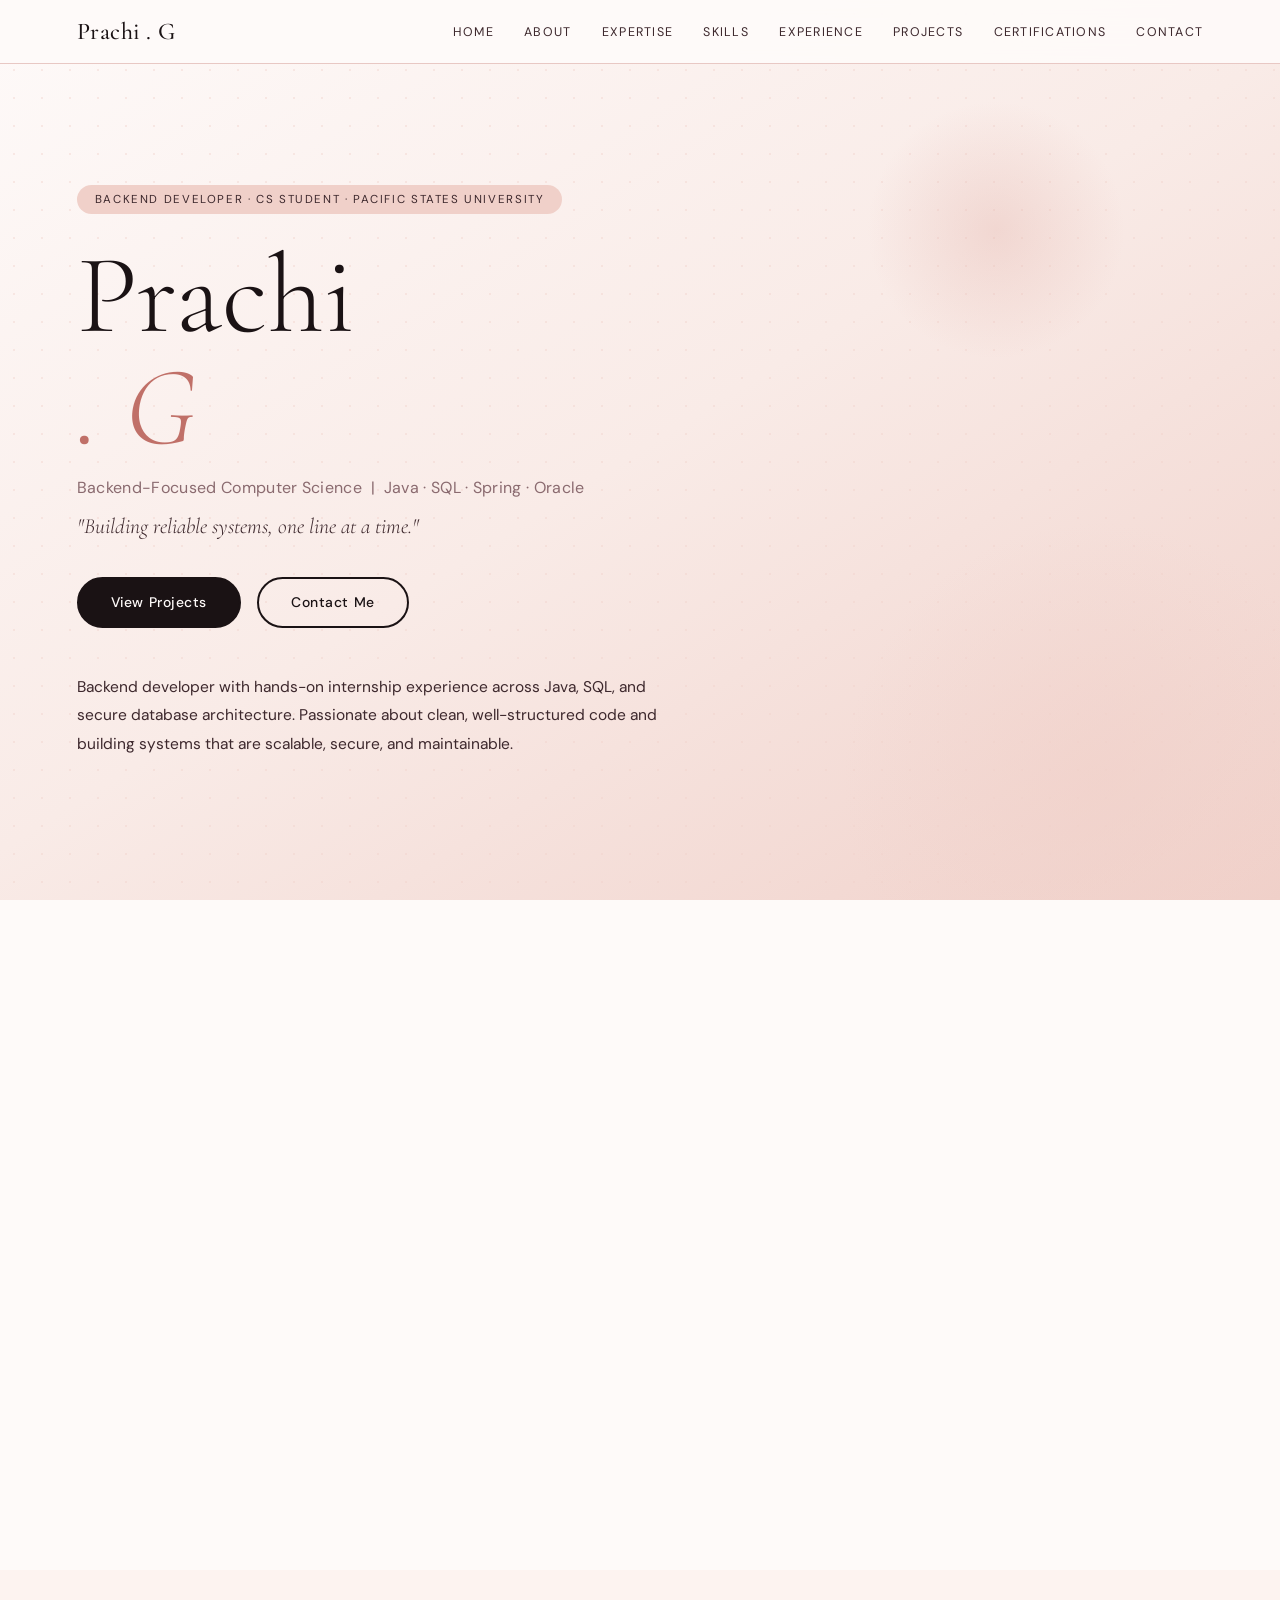
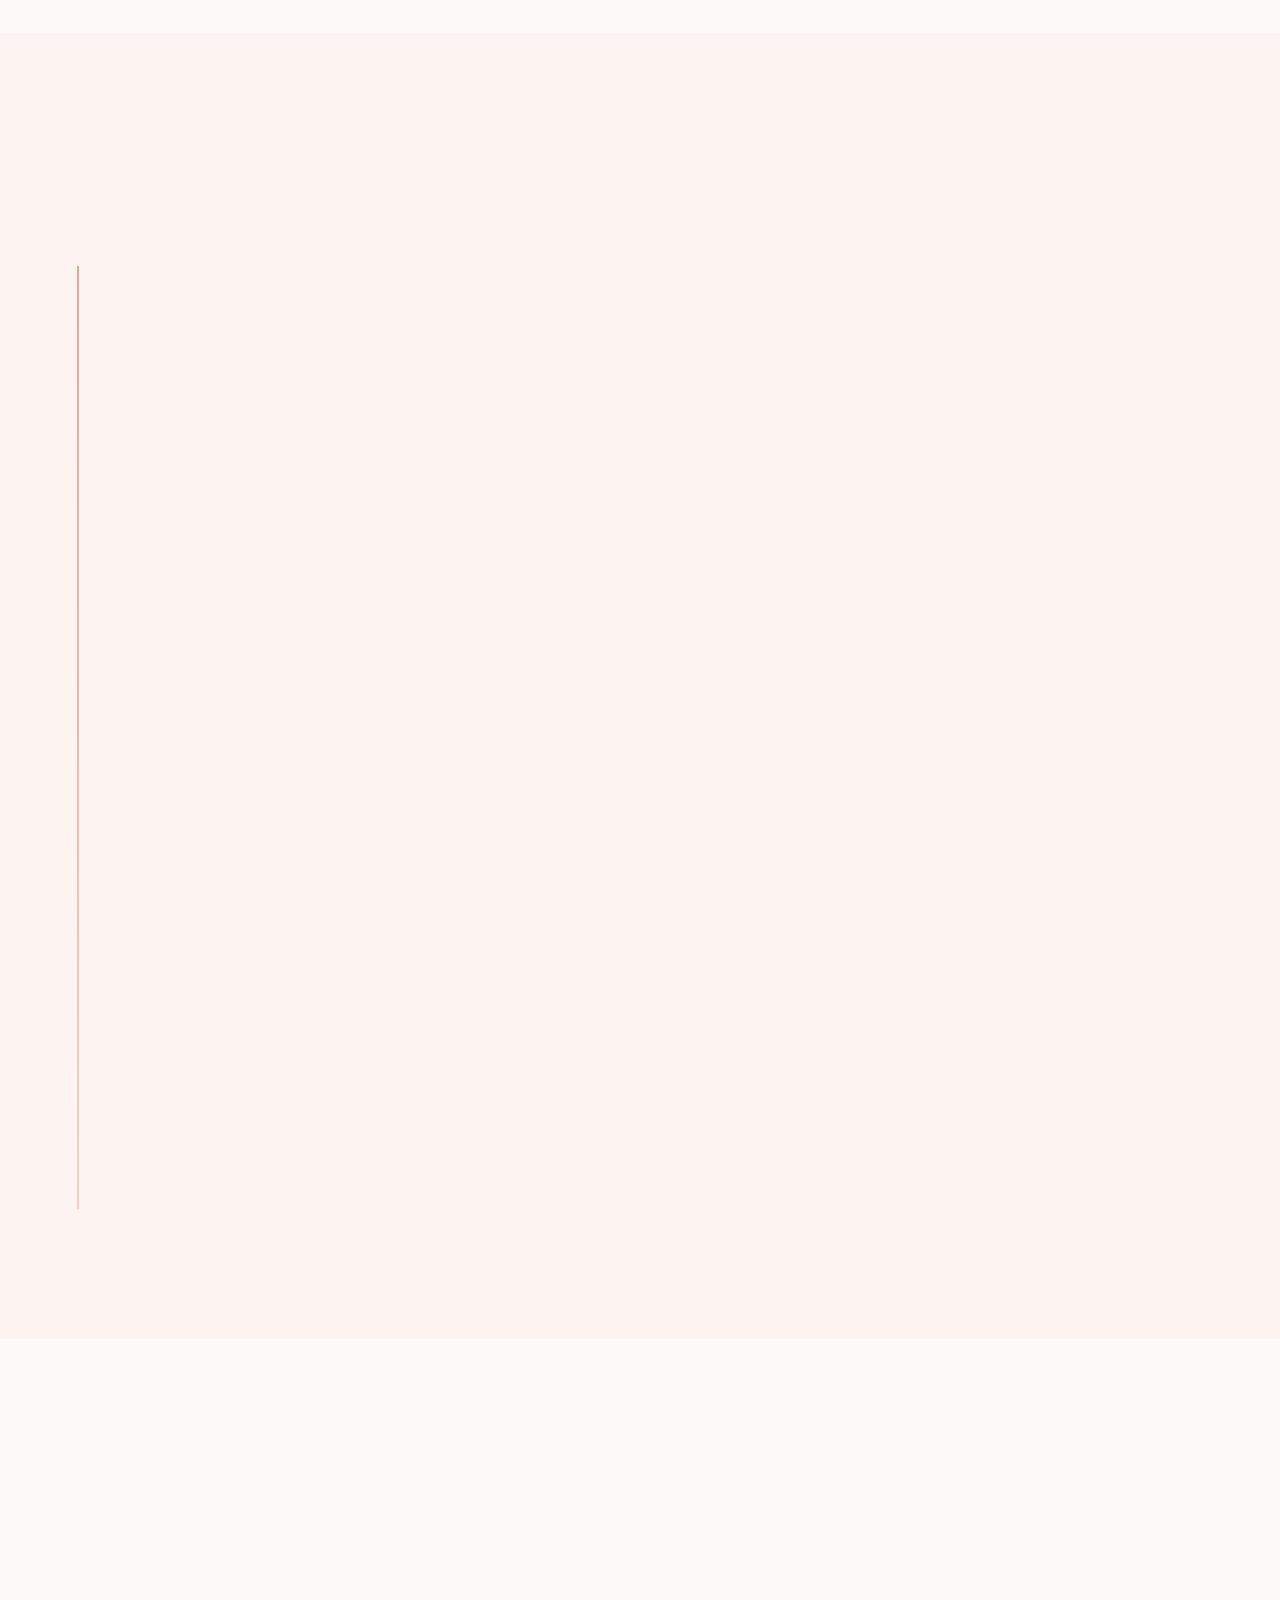
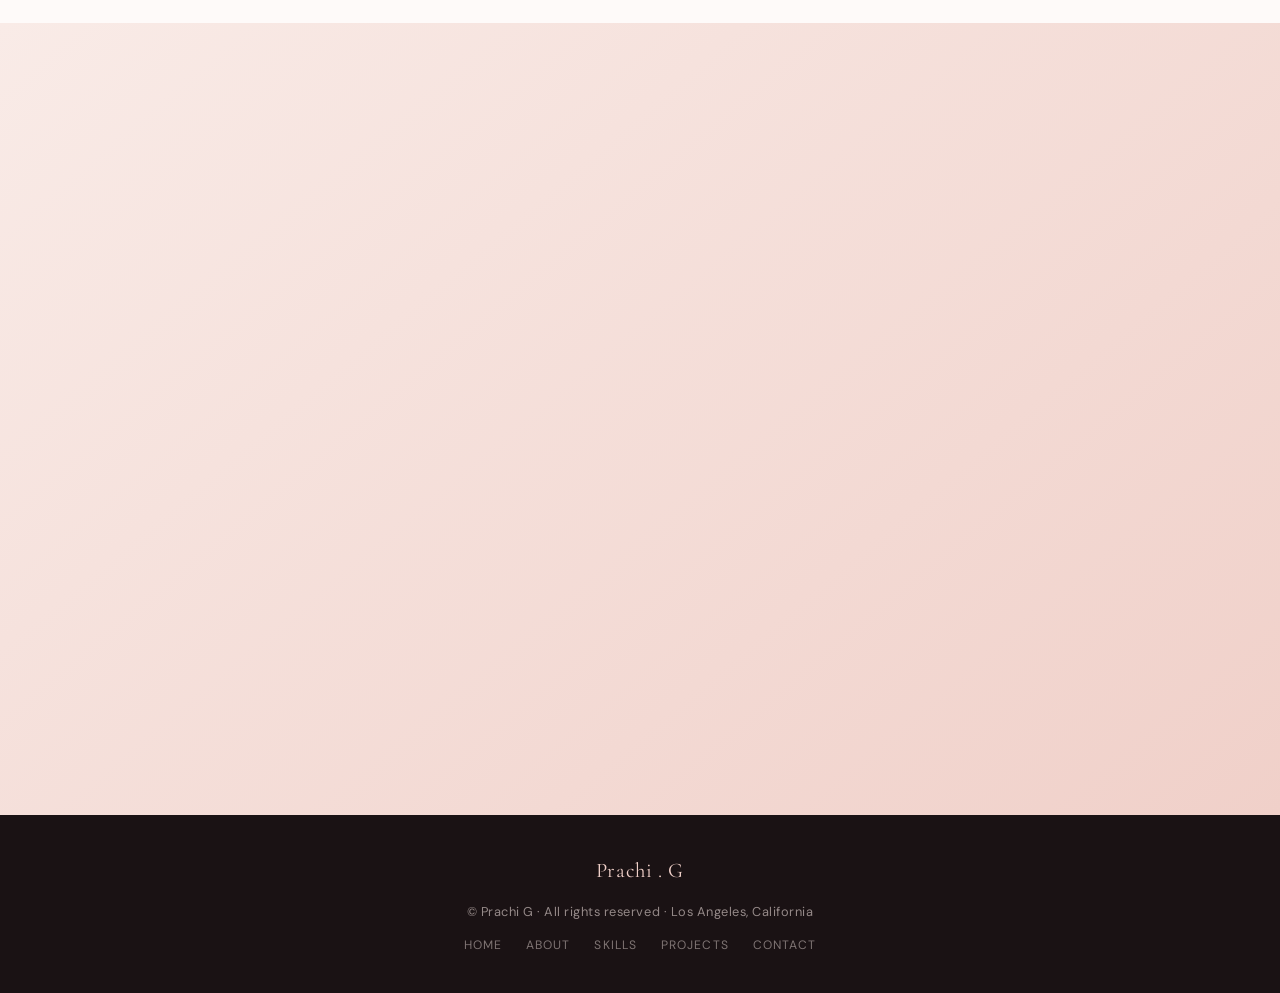
==== index.html @ 4be63cab "Add files via upload" ====
<!DOCTYPE html>
<html lang="en">
<head>
  <meta charset="UTF-8" />
  <meta name="viewport" content="width=device-width, initial-scale=1.0" />
  <meta name="description" content="Portfolio of Prachi G — Backend Developer & CS Student at Pacific States University, Los Angeles. Skilled in Java, SQL, Spring, Hibernate, and secure database architecture." />
  <meta name="keywords" content="Backend Developer, Java, SQL, Spring, Hibernate, Oracle, CS Student, Pacific States University, Los Angeles" />
  <meta name="author" content="Prachi G" />
  <meta property="og:title" content="Prachi . G — Backend Developer" />
  <meta property="og:description" content="Backend-focused CS student with expertise in Java, SQL, Spring, and secure database architecture." />
  <meta property="og:type" content="website" />
  <title>Prachi . G — Backend Developer</title>
  <link rel="preconnect" href="https://fonts.googleapis.com" />
  <link rel="preconnect" href="https://fonts.gstatic.com" crossorigin />
  <link href="https://fonts.googleapis.com/css2?family=Cormorant+Garamond:ital,wght@0,300;0,400;0,500;0,600;1,300;1,400;1,500&family=DM+Sans:opsz,wght@9..40,300;9..40,400;9..40,500&display=swap" rel="stylesheet" />
  <link rel="stylesheet" href="assets/css/style.css" />
</head>
<body>

  <!-- ═══════════════════════════════════════════
       NAVBAR
  ═══════════════════════════════════════════ -->
  <nav id="navbar">
    <a class="nav-brand" href="#home">Prachi . G</a>
    <ul class="nav-links" id="navLinks">
      <li><a href="#home">Home</a></li>
      <li><a href="#about">About</a></li>
      <li><a href="#expertise">Expertise</a></li>
      <li><a href="#skills">Skills</a></li>
      <li><a href="#experience">Experience</a></li>
      <li><a href="#projects">Projects</a></li>
      <li><a href="#certifications">Certifications</a></li>
      <li><a href="#contact">Contact</a></li>
    </ul>
    <button class="hamburger" id="hamburger" aria-label="Toggle menu" aria-expanded="false">
      <span></span><span></span><span></span>
    </button>
  </nav>

  <!-- ═══════════════════════════════════════════
       HERO
  ═══════════════════════════════════════════ -->
  <section id="home">
    <div class="hero-bg-dots"></div>
    <div class="hero-orb orb-1"></div>
    <div class="hero-orb orb-2"></div>
    <div class="hero-content">
      <span class="hero-tag">Backend Developer · CS Student · Pacific States University</span>
      <h1 class="hero-name">Prachi<br /><em>. G</em></h1>
      <p class="hero-role">Backend-Focused Computer Science &nbsp;|&nbsp; Java · SQL · Spring · Oracle</p>
      <p class="hero-quote">"Building reliable systems, one line at a time."</p>
      <div class="hero-cta">
        <a href="#projects" class="btn btn-dark">View Projects</a>
        <a href="#contact" class="btn btn-ghost">Contact Me</a>
      </div>
      <p class="hero-bio">
        Backend developer with hands-on internship experience across Java, SQL, and secure
        database architecture. Passionate about clean, well-structured code and building
        systems that are scalable, secure, and maintainable.
      </p>
    </div>
  </section>

  <!-- ═══════════════════════════════════════════
       ABOUT
  ═══════════════════════════════════════════ -->
  <section id="about">
    <div class="two-col-wrap">
      <div class="reveal">
        <span class="label-small">Who I Am</span>
        <h2 class="sec-title">About <em>Me</em></h2>
        <div class="rule"></div>
        <p class="body-text">I'm a backend-focused Computer Science student at Pacific States University in Los Angeles, with 2+ years completed toward my BBA in CS. My background spans Java development, SQL database design, and secure backend architecture.</p>
        <p class="body-text">Through internships at Unisoft Technologies and an academic internship with an NGO, I've built real-world experience with enterprise tools including Spring Security, Hibernate, Oracle 19c, and payment gateway integrations.</p>
        <p class="body-text">I'm drawn to problems that demand both precision and creativity — from designing ERD models to optimizing complex queries and building systems that are secure and maintainable.</p>
      </div>
      <div class="meta-cards reveal delay-1">
        <div class="meta-card">
          <div class="mc-label">Location</div>
          <div class="mc-val">Los Angeles, California</div>
        </div>
        <div class="meta-card">
          <div class="mc-label">University</div>
          <div class="mc-val">Pacific States University</div>
        </div>
        <div class="meta-card">
          <div class="mc-label">Email</div>
          <div class="mc-val">P26150@psu.edu</div>
        </div>
        <div class="meta-card">
          <div class="mc-label">Degree</div>
          <div class="mc-val">BBA in Computer Science</div>
        </div>
        <div class="meta-card">
          <div class="mc-label">Focus</div>
          <div class="mc-val">Backend Systems &amp; Secure Architecture</div>
        </div>
        <div class="meta-card">
          <div class="mc-label">Status</div>
          <div class="mc-val">Open to Opportunities</div>
        </div>
      </div>
    </div>
  </section>

  <!-- ═══════════════════════════════════════════
       EXPERTISE
  ═══════════════════════════════════════════ -->
  <section id="expertise" class="section-alt">
    <span class="label-small reveal">What I Do</span>
    <h2 class="sec-title reveal">Areas of <em>Expertise</em></h2>
    <div class="rule reveal"></div>
    <div class="expertise-grid">
      <div class="expertise-card reveal">
        <div class="exp-icon">🔐</div>
        <h3 class="exp-title">Secure Backend Architecture</h3>
        <p class="exp-desc">Building authentication systems, role-based access control, and payment gateway integrations using Spring Security and secure coding practices.</p>
      </div>
      <div class="expertise-card reveal delay-1">
        <div class="exp-icon">🗄️</div>
        <h3 class="exp-title">Database Design &amp; Engineering</h3>
        <p class="exp-desc">Designing ERD models, writing optimized SQL queries, stored procedures, and implementing DDL/DML/DCL/TCL operations with Oracle 19c.</p>
      </div>
      <div class="expertise-card reveal delay-2">
        <div class="exp-icon">☕</div>
        <h3 class="exp-title">Java Enterprise Development</h3>
        <p class="exp-desc">Developing robust backend components using Java SE, Spring Data JPA, Hibernate ORM, and following structured development cycles.</p>
      </div>
      <div class="expertise-card reveal delay-3">
        <div class="exp-icon">🔗</div>
        <h3 class="exp-title">API Architecture &amp; Integration</h3>
        <p class="exp-desc">Designing and implementing backend API logic, integrating third-party services, and ensuring data integrity across distributed systems.</p>
      </div>
      <div class="expertise-card reveal delay-1">
        <div class="exp-icon">📊</div>
        <h3 class="exp-title">Analytical Problem Solving</h3>
        <p class="exp-desc">Applying structured reasoning to debug systems, improve performance, and document complex technical workflows clearly and accurately.</p>
      </div>
      <div class="expertise-card reveal delay-2">
        <div class="exp-icon">📝</div>
        <h3 class="exp-title">Technical Documentation</h3>
        <p class="exp-desc">Writing clear technical documentation, maintaining structured reporting processes, and collaborating with stakeholders on database workflows.</p>
      </div>
    </div>
  </section>

  <!-- ═══════════════════════════════════════════
       SKILLS
  ═══════════════════════════════════════════ -->
  <section id="skills">
    <span class="label-small reveal">Technical Proficiency</span>
    <h2 class="sec-title reveal">Skills &amp; <em>Technologies</em></h2>
    <div class="rule reveal"></div>
    <div class="skills-wrap">
      <div class="skills-col">
        <h3 class="skills-group-title reveal">Languages &amp; Frameworks</h3>
        <div class="skill-row reveal">
          <div class="skill-top"><span>C / C++</span><span>96%</span></div>
          <div class="bar-track"><div class="bar-fill" data-w="96"></div></div>
        </div>
        <div class="skill-row reveal delay-1">
          <div class="skill-top"><span>SQL (Oracle 19c)</span><span>90%</span></div>
          <div class="bar-track"><div class="bar-fill" data-w="90"></div></div>
        </div>
        <div class="skill-row reveal delay-2">
          <div class="skill-top"><span>Spring / Spring Security</span><span>85%</span></div>
          <div class="bar-track"><div class="bar-fill" data-w="85"></div></div>
        </div>
        <div class="skill-row reveal delay-3">
          <div class="skill-top"><span>Java SE 8</span><span>80%</span></div>
          <div class="bar-track"><div class="bar-fill" data-w="80"></div></div>
        </div>
        <div class="skill-row reveal">
          <div class="skill-top"><span>Hibernate / JPA</span><span>83%</span></div>
          <div class="bar-track"><div class="bar-fill" data-w="83"></div></div>
        </div>
      </div>
      <div class="skills-col">
        <h3 class="skills-group-title reveal">Design &amp; Architecture</h3>
        <div class="skill-row reveal">
          <div class="skill-top"><span>ERD Modeling</span><span>88%</span></div>
          <div class="bar-track"><div class="bar-fill" data-w="88"></div></div>
        </div>
        <div class="skill-row reveal delay-1">
          <div class="skill-top"><span>API Architecture &amp; Logic</span><span>85%</span></div>
          <div class="bar-track"><div class="bar-fill" data-w="85"></div></div>
        </div>
        <div class="skill-row reveal delay-2">
          <div class="skill-top"><span>DDL / DML / DCL / TCL</span><span>88%</span></div>
          <div class="bar-track"><div class="bar-fill" data-w="88"></div></div>
        </div>
        <div class="skill-row reveal delay-3">
          <div class="skill-top"><span>Backend Architecture</span><span>82%</span></div>
          <div class="bar-track"><div class="bar-fill" data-w="82"></div></div>
        </div>
        <div class="skill-row reveal">
          <div class="skill-top"><span>Technical Documentation</span><span>85%</span></div>
          <div class="bar-track"><div class="bar-fill" data-w="85"></div></div>
        </div>
      </div>
    </div>
    <!-- Tech tags -->
    <div class="tech-tags reveal">
      <span class="tag">Java</span>
      <span class="tag">C++</span>
      <span class="tag">SQL</span>
      <span class="tag">Oracle 19c</span>
      <span class="tag">Spring Boot</span>
      <span class="tag">Spring Security</span>
      <span class="tag">Hibernate</span>
      <span class="tag">Spring Data JPA</span>
      <span class="tag">ERD</span>
      <span class="tag">Stored Procedures</span>
      <span class="tag">REST APIs</span>
      <span class="tag">Payment Gateway</span>
      <span class="tag">RBAC</span>
      <span class="tag">Git</span>
    </div>
  </section>

  <!-- ═══════════════════════════════════════════
       EXPERIENCE
  ═══════════════════════════════════════════ -->
  <section id="experience" class="section-alt">
    <span class="label-small reveal">Work History</span>
    <h2 class="sec-title reveal">Professional <em>Experience</em></h2>
    <div class="rule reveal"></div>
    <div class="timeline">

      <div class="tl-entry reveal">
        <div class="tl-dot"></div>
        <div class="tl-card">
          <div class="tl-header">
            <div>
              <div class="tl-when">Jan 2019 – Jul 2019</div>
              <div class="tl-title">Backend Developer Intern — Java</div>
              <div class="tl-co">Unisoft Technologies</div>
            </div>
            <span class="tl-badge">Java</span>
          </div>
          <ul class="tl-list">
            <li>Developed backend components for an e-commerce web application</li>
            <li>Implemented Spring Data JPA with Hibernate for database integration</li>
            <li>Applied Spring Security for authentication and role-based authorization</li>
            <li>Integrated secure payment gateway functionality</li>
            <li>Collaborated in structured development cycles and code reviews</li>
          </ul>
        </div>
      </div>

      <div class="tl-entry reveal delay-1">
        <div class="tl-dot"></div>
        <div class="tl-card">
          <div class="tl-header">
            <div>
              <div class="tl-when">Jul 2019 – Jan 2020</div>
              <div class="tl-title">Backend Developer Intern — SQL &amp; Database Systems</div>
              <div class="tl-co">Unisoft Technologies</div>
            </div>
            <span class="tl-badge">SQL</span>
          </div>
          <ul class="tl-list">
            <li>Designed and implemented ERD models using Oracle 19c</li>
            <li>Developed and optimized SQL queries and stored procedures</li>
            <li>Implemented DDL, DML, DCL, and TCL operations</li>
            <li>Built search and tracking features to improve system efficiency</li>
            <li>Ensured data accuracy and integrity across systems</li>
          </ul>
        </div>
      </div>

      <div class="tl-entry reveal delay-2">
        <div class="tl-dot"></div>
        <div class="tl-card">
          <div class="tl-header">
            <div>
              <div class="tl-when">Sep 2020 – Feb 2021</div>
              <div class="tl-title">Backend Developer — Academic Internship</div>
              <div class="tl-co">Jai Durga Bahu Uddeshiya Shikshan Sanstha (NGO)</div>
            </div>
            <span class="tl-badge">NGO</span>
          </div>
          <ul class="tl-list">
            <li>Managed and secured organizational database systems</li>
            <li>Implemented role-based data access controls</li>
            <li>Collaborated with stakeholders to improve database workflows</li>
            <li>Maintained documentation and structured reporting processes</li>
          </ul>
        </div>
      </div>

    </div>
  </section>

  <!-- ═══════════════════════════════════════════
       PROJECTS
  ═══════════════════════════════════════════ -->
  <section id="projects">
    <span class="label-small reveal">What I've Built</span>
    <h2 class="sec-title reveal">Featured <em>Projects</em></h2>
    <div class="rule reveal"></div>
    <div class="projects-grid">

      <div class="project-card reveal">
        <div class="proj-top">
          <div class="proj-icon">🛒</div>
          <span class="proj-status">Completed</span>
        </div>
        <h3 class="proj-title">E-Commerce Backend System</h3>
        <p class="proj-desc">Full-featured e-commerce backend with secure authentication, role-based authorization, product management, and integrated payment gateway processing.</p>
        <div class="proj-stack">
          <span>Java</span><span>Spring Boot</span><span>Hibernate</span><span>Spring Security</span><span>MySQL</span>
        </div>
        <a href="#" class="proj-link" aria-label="GitHub link placeholder">
          <svg width="16" height="16" viewBox="0 0 24 24" fill="currentColor"><path d="M12 0C5.37 0 0 5.37 0 12c0 5.31 3.435 9.795 8.205 11.385.6.105.825-.255.825-.57 0-.285-.015-1.23-.015-2.235-3.015.555-3.795-.735-4.035-1.41-.135-.345-.72-1.41-1.23-1.695-.42-.225-1.02-.78-.015-.795.945-.015 1.62.87 1.845 1.23 1.08 1.815 2.805 1.305 3.495.99.105-.78.42-1.305.765-1.605-2.67-.3-5.46-1.335-5.46-5.925 0-1.305.465-2.385 1.23-3.225-.12-.3-.54-1.53.12-3.18 0 0 1.005-.315 3.3 1.23.96-.27 1.98-.405 3-.405s2.04.135 3 .405c2.295-1.56 3.3-1.23 3.3-1.23.66 1.65.24 2.88.12 3.18.765.84 1.23 1.905 1.23 3.225 0 4.605-2.805 5.625-5.475 5.925.435.375.81 1.095.81 2.22 0 1.605-.015 2.895-.015 3.3 0 .315.225.69.825.57A12.02 12.02 0 0 0 24 12c0-6.63-5.37-12-12-12z"/></svg>
          View on GitHub
        </a>
      </div>

      <div class="project-card reveal delay-1">
        <div class="proj-top">
          <div class="proj-icon">📦</div>
          <span class="proj-status">Completed</span>
        </div>
        <h3 class="proj-title">Inventory &amp; Search Tracking System</h3>
        <p class="proj-desc">Database-driven inventory system with advanced search, tracking, and filtering features. Designed with optimized stored procedures and ERD modeling on Oracle 19c.</p>
        <div class="proj-stack">
          <span>Oracle 19c</span><span>SQL</span><span>ERD</span><span>Stored Procedures</span><span>DDL/DML</span>
        </div>
        <a href="#" class="proj-link" aria-label="GitHub link placeholder">
          <svg width="16" height="16" viewBox="0 0 24 24" fill="currentColor"><path d="M12 0C5.37 0 0 5.37 0 12c0 5.31 3.435 9.795 8.205 11.385.6.105.825-.255.825-.57 0-.285-.015-1.23-.015-2.235-3.015.555-3.795-.735-4.035-1.41-.135-.345-.72-1.41-1.23-1.695-.42-.225-1.02-.78-.015-.795.945-.015 1.62.87 1.845 1.23 1.08 1.815 2.805 1.305 3.495.99.105-.78.42-1.305.765-1.605-2.67-.3-5.46-1.335-5.46-5.925 0-1.305.465-2.385 1.23-3.225-.12-.3-.54-1.53.12-3.18 0 0 1.005-.315 3.3 1.23.96-.27 1.98-.405 3-.405s2.04.135 3 .405c2.295-1.56 3.3-1.23 3.3-1.23.66 1.65.24 2.88.12 3.18.765.84 1.23 1.905 1.23 3.225 0 4.605-2.805 5.625-5.475 5.925.435.375.81 1.095.81 2.22 0 1.605-.015 2.895-.015 3.3 0 .315.225.69.825.57A12.02 12.02 0 0 0 24 12c0-6.63-5.37-12-12-12z"/></svg>
          View on GitHub
        </a>
      </div>

      <div class="project-card reveal delay-2">
        <div class="proj-top">
          <div class="proj-icon">🏢</div>
          <span class="proj-status">NGO Project</span>
        </div>
        <h3 class="proj-title">NGO Database Management System</h3>
        <p class="proj-desc">Secure organizational database system with role-based access controls, stakeholder collaboration tools, and structured reporting processes for a non-profit organization.</p>
        <div class="proj-stack">
          <span>SQL</span><span>RBAC</span><span>Database Security</span><span>Documentation</span>
        </div>
        <a href="#" class="proj-link" aria-label="GitHub link placeholder">
          <svg width="16" height="16" viewBox="0 0 24 24" fill="currentColor"><path d="M12 0C5.37 0 0 5.37 0 12c0 5.31 3.435 9.795 8.205 11.385.6.105.825-.255.825-.57 0-.285-.015-1.23-.015-2.235-3.015.555-3.795-.735-4.035-1.41-.135-.345-.72-1.41-1.23-1.695-.42-.225-1.02-.78-.015-.795.945-.015 1.62.87 1.845 1.23 1.08 1.815 2.805 1.305 3.495.99.105-.78.42-1.305.765-1.605-2.67-.3-5.46-1.335-5.46-5.925 0-1.305.465-2.385 1.23-3.225-.12-.3-.54-1.53.12-3.18 0 0 1.005-.315 3.3 1.23.96-.27 1.98-.405 3-.405s2.04.135 3 .405c2.295-1.56 3.3-1.23 3.3-1.23.66 1.65.24 2.88.12 3.18.765.84 1.23 1.905 1.23 3.225 0 4.605-2.805 5.625-5.475 5.925.435.375.81 1.095.81 2.22 0 1.605-.015 2.895-.015 3.3 0 .315.225.69.825.57A12.02 12.02 0 0 0 24 12c0-6.63-5.37-12-12-12z"/></svg>
          View on GitHub
        </a>
      </div>

    </div>
  </section>

  <!-- ═══════════════════════════════════════════
       EDUCATION
  ═══════════════════════════════════════════ -->
  <section id="education" class="section-alt">
    <span class="label-small reveal">Academic Background</span>
    <h2 class="sec-title reveal">Education</h2>
    <div class="rule reveal"></div>
    <div class="edu-card reveal">
      <div class="edu-left">
        <div class="edu-icon">🎓</div>
      </div>
      <div class="edu-right">
        <div class="edu-deg">Bachelor of Business Administration in Computer Science</div>
        <div class="edu-school">Pacific States University &nbsp;·&nbsp; Los Angeles, California</div>
        <div class="edu-year">In Progress — 2+ years completed</div>
        <p class="edu-note">Originally enrolled in Engineering Computer Science, later transitioned to BBA in Computer Science. Strong coursework in backend systems, database design, object-oriented programming, and software development principles.</p>
        <div class="edu-tags">
          <span>Backend Systems</span>
          <span>Database Design</span>
          <span>OOP</span>
          <span>Software Engineering</span>
          <span>Data Structures</span>
        </div>
      </div>
    </div>
  </section>

  <!-- ═══════════════════════════════════════════
       CERTIFICATIONS
  ═══════════════════════════════════════════ -->
  <section id="certifications">
    <span class="label-small reveal">Credentials</span>
    <h2 class="sec-title reveal">Certifications</h2>
    <div class="rule reveal"></div>
    <div class="cert-row">
      <div class="cert-tile reveal">
        <div class="cert-icon-wrap">
          <div class="cert-icon">🏅</div>
        </div>
        <div class="cert-body">
          <div class="cert-name">C and C++ Training</div>
          <div class="cert-issuer">Unisoft Technologies</div>
          <div class="cert-year">2019</div>
        </div>
      </div>
      <div class="cert-tile reveal delay-1">
        <div class="cert-icon-wrap">
          <div class="cert-icon">☕</div>
        </div>
        <div class="cert-body">
          <div class="cert-name">Java SE 8 Programming (Core)</div>
          <div class="cert-issuer">Oracle</div>
          <div class="cert-year">2019</div>
        </div>
      </div>
      <div class="cert-tile reveal delay-2">
        <div class="cert-icon-wrap">
          <div class="cert-icon">🗄️</div>
        </div>
        <div class="cert-body">
          <div class="cert-name">Oracle Database: Introduction to SQL</div>
          <div class="cert-issuer">Oracle</div>
          <div class="cert-year">2020</div>
        </div>
      </div>
    </div>
  </section>

  <!-- ═══════════════════════════════════════════
       CONTACT
  ═══════════════════════════════════════════ -->
  <section id="contact" class="section-contact">
    <div class="contact-inner">
      <span class="label-small reveal">Let's Connect</span>
      <h2 class="sec-title reveal">Say <em>Hello</em></h2>
      <p class="contact-sub reveal">Open to internship opportunities, collaborations, and conversations about backend development.</p>

      <div class="contact-layout">
        <form class="contact-form reveal" id="contactForm" novalidate>
          <div class="form-row">
            <div class="form-group">
              <label for="formName">Name</label>
              <input type="text" id="formName" name="name" placeholder="Your full name" required />
            </div>
            <div class="form-group">
              <label for="formEmail">Email</label>
              <input type="email" id="formEmail" name="email" placeholder="your@email.com" required />
            </div>
          </div>
          <div class="form-group">
            <label for="formSubject">Subject</label>
            <input type="text" id="formSubject" name="subject" placeholder="What's this about?" />
          </div>
          <div class="form-group">
            <label for="formMessage">Message</label>
            <textarea id="formMessage" name="message" placeholder="Tell me about your opportunity or project…" required></textarea>
          </div>
          <button class="btn btn-dark" type="submit" id="submitBtn">Send Message</button>
          <p id="formFeedback" class="form-feedback" aria-live="polite"></p>
        </form>

        <div class="contact-info reveal delay-1">
          <h3 class="contact-info-title">Contact Details</h3>
          <div class="contact-item">
            <span class="contact-item-icon">✉️</span>
            <div>
              <div class="ci-label">Email</div>
              <div class="ci-val">P26150@psu.edu</div>
            </div>
          </div>
          <div class="contact-item">
            <span class="contact-item-icon">📍</span>
            <div>
              <div class="ci-label">Location</div>
              <div class="ci-val">Los Angeles, California</div>
            </div>
          </div>
          <div class="contact-item">
            <span class="contact-item-icon">🎓</span>
            <div>
              <div class="ci-label">University</div>
              <div class="ci-val">Pacific States University</div>
            </div>
          </div>
          <div class="contact-item">
            <span class="contact-item-icon">💼</span>
            <div>
              <div class="ci-label">Availability</div>
              <div class="ci-val">Open to opportunities</div>
            </div>
          </div>
        </div>
      </div>
    </div>
  </section>

  <!-- ═══════════════════════════════════════════
       FOOTER
  ═══════════════════════════════════════════ -->
  <footer>
    <div class="footer-inner">
      <span class="footer-brand">Prachi . G</span>
      <p class="footer-copy">© <span id="year"></span> Prachi G · All rights reserved · Los Angeles, California</p>
      <div class="footer-links">
        <a href="#home">Home</a>
        <a href="#about">About</a>
        <a href="#skills">Skills</a>
        <a href="#projects">Projects</a>
        <a href="#contact">Contact</a>
      </div>
    </div>
  </footer>

  <script src="assets/js/main.js"></script>
</body>
</html>
---- assets/css/style.css ----
/* ============================================================
   Prachi . G — Portfolio Stylesheet
   Theme : Dusty / Baby Pink + Black
   Fonts : Cormorant Garamond (headings) · DM Sans (body)
   ============================================================ */

/* ── VARIABLES ──────────────────────────────────────────────── */
:root {
  /* Palette */
  --pink-pale:    #fdf5f3;
  --pink-soft:    #f9ebe7;
  --pink-light:   #f0d0c9;
  --pink-mid:     #dfa89f;
  --pink-accent:  #c07068;
  --pink-deep:    #a05550;
  --ink:          #1a1214;
  --ink-light:    #3d282d;
  --ink-muted:    #8a6a6f;
  --white:        #fefaf9;
  --card:         #fdf3f0;
  --border:       #e8c8c4;
  --shadow-sm:    rgba(192,112,104,.10);
  --shadow-md:    rgba(192,112,104,.16);

  /* Typography */
  --font-display: 'Cormorant Garamond', Georgia, serif;
  --font-body:    'DM Sans', system-ui, sans-serif;

  /* Layout */
  --nav-h:        64px;
  --max-w:        1140px;
  --pad-x:        6%;

  /* Radii */
  --r-sm:  8px;
  --r-md:  14px;
  --r-lg:  20px;
  --r-xl:  28px;
  --r-pill: 999px;

  /* Transitions */
  --t:  0.22s ease;
  --t2: 0.35s ease;
}

/* ── RESET ──────────────────────────────────────────────────── */
*, *::before, *::after { box-sizing: border-box; margin: 0; padding: 0; }
html { scroll-behavior: smooth; -webkit-text-size-adjust: 100%; }
body {
  font-family: var(--font-body);
  background: var(--white);
  color: var(--ink);
  overflow-x: hidden;
  line-height: 1.65;
}
img { max-width: 100%; display: block; }
a { color: inherit; text-decoration: none; }
ul { list-style: none; }
button { font-family: var(--font-body); }

/* ── SCROLLBAR ──────────────────────────────────────────────── */
::-webkit-scrollbar { width: 6px; }
::-webkit-scrollbar-track { background: var(--pink-pale); }
::-webkit-scrollbar-thumb { background: var(--pink-mid); border-radius: var(--r-pill); }

/* ── NAVBAR ─────────────────────────────────────────────────── */
#navbar {
  position: fixed;
  top: 0; left: 0; right: 0;
  z-index: 600;
  height: var(--nav-h);
  padding: 0 var(--pad-x);
  background: rgba(254,250,249,.95);
  backdrop-filter: blur(18px);
  -webkit-backdrop-filter: blur(18px);
  border-bottom: 1px solid var(--border);
  display: flex;
  align-items: center;
  justify-content: space-between;
  transition: box-shadow var(--t);
}
#navbar.scrolled { box-shadow: 0 2px 24px var(--shadow-md); }

.nav-brand {
  font-family: var(--font-display);
  font-size: 1.5rem;
  font-weight: 500;
  letter-spacing: .02em;
  color: var(--ink);
}

.nav-links {
  display: flex;
  gap: 1.9rem;
  align-items: center;
}
.nav-links a {
  font-size: .78rem;
  font-weight: 400;
  text-transform: uppercase;
  letter-spacing: .1em;
  color: var(--ink-light);
  transition: color var(--t);
  position: relative;
  padding-bottom: 3px;
}
.nav-links a::after {
  content: '';
  position: absolute;
  bottom: 0; left: 0; right: 0;
  height: 1.5px;
  background: var(--pink-accent);
  transform: scaleX(0);
  transform-origin: left;
  transition: transform .28s ease;
}
.nav-links a:hover,
.nav-links a.active { color: var(--pink-accent); }
.nav-links a:hover::after,
.nav-links a.active::after { transform: scaleX(1); }

.hamburger {
  display: none;
  flex-direction: column;
  gap: 5px;
  background: none;
  border: none;
  cursor: pointer;
  padding: 4px;
}
.hamburger span {
  display: block;
  width: 24px; height: 2px;
  background: var(--ink);
  border-radius: 2px;
  transition: transform .3s, opacity .3s;
}
.hamburger.open span:nth-child(1) { transform: translateY(7px) rotate(45deg); }
.hamburger.open span:nth-child(2) { opacity: 0; }
.hamburger.open span:nth-child(3) { transform: translateY(-7px) rotate(-45deg); }

/* ── BUTTONS ────────────────────────────────────────────────── */
.btn {
  display: inline-block;
  padding: 12px 32px;
  border-radius: var(--r-pill);
  font-size: .87rem;
  font-weight: 500;
  letter-spacing: .04em;
  cursor: pointer;
  transition: background var(--t), border-color var(--t), color var(--t), transform var(--t), box-shadow var(--t);
  border: 2px solid transparent;
}
.btn:active { transform: scale(.97); }
.btn-dark { background: var(--ink); color: var(--white); border-color: var(--ink); }
.btn-dark:hover { background: var(--pink-accent); border-color: var(--pink-accent); box-shadow: 0 4px 16px var(--shadow-md); }
.btn-ghost { background: transparent; color: var(--ink); border-color: var(--ink); }
.btn-ghost:hover { background: var(--ink); color: var(--white); }

/* ── HERO ───────────────────────────────────────────────────── */
#home {
  min-height: 100vh;
  padding: calc(var(--nav-h) + 70px) var(--pad-x) 90px;
  display: flex;
  align-items: center;
  position: relative;
  overflow: hidden;
  background: linear-gradient(148deg, var(--white) 0%, var(--pink-soft) 50%, var(--pink-light) 100%);
}

/* Dot pattern overlay */
.hero-bg-dots {
  position: absolute; inset: 0;
  background-image: radial-gradient(var(--pink-light) 1px, transparent 1px);
  background-size: 28px 28px;
  opacity: .4;
  pointer-events: none;
}

.hero-orb {
  position: absolute;
  border-radius: 50%;
  pointer-events: none;
}
.orb-1 {
  width: 560px; height: 560px;
  bottom: -160px; right: -100px;
  background: radial-gradient(circle, var(--pink-light) 0%, transparent 65%);
  opacity: .55;
}
.orb-2 {
  width: 260px; height: 260px;
  top: 100px; right: 12%;
  background: radial-gradient(circle, var(--pink-mid) 0%, transparent 70%);
  opacity: .3;
}

.hero-content {
  max-width: 800px;
  position: relative;
  z-index: 1;
  animation: fadeUp .9s .08s both;
}

.hero-tag {
  display: inline-block;
  background: var(--pink-light);
  color: var(--ink-light);
  font-size: .72rem;
  letter-spacing: .14em;
  text-transform: uppercase;
  padding: 5px 18px;
  border-radius: var(--r-pill);
  margin-bottom: 1.6rem;
}

.hero-name {
  font-family: var(--font-display);
  font-size: clamp(3.6rem, 10vw, 7rem);
  font-weight: 300;
  line-height: 1.0;
  color: var(--ink);
  margin-bottom: .7rem;
}
.hero-name em {
  color: var(--pink-accent);
  font-style: italic;
}

.hero-role {
  font-size: 1rem;
  color: var(--ink-muted);
  letter-spacing: .02em;
  margin-bottom: .5rem;
}

.hero-quote {
  font-family: var(--font-display);
  font-size: 1.35rem;
  font-style: italic;
  font-weight: 300;
  color: var(--ink-light);
  margin-bottom: 2rem;
}

.hero-cta {
  display: flex;
  gap: 1rem;
  flex-wrap: wrap;
  margin-bottom: 2.8rem;
}

.hero-bio {
  font-size: .97rem;
  line-height: 1.85;
  color: var(--ink-light);
  max-width: 620px;
}

/* ── SECTION SHARED ─────────────────────────────────────────── */
section { padding: 92px var(--pad-x); }
.section-alt { background: var(--card); }

.label-small {
  display: block;
  font-size: .7rem;
  letter-spacing: .18em;
  text-transform: uppercase;
  color: var(--pink-accent);
  margin-bottom: .4rem;
}

.sec-title {
  font-family: var(--font-display);
  font-size: clamp(2rem, 5vw, 3rem);
  font-weight: 400;
  color: var(--ink);
  line-height: 1.15;
  margin-bottom: .7rem;
}
.sec-title em { font-style: italic; color: var(--pink-accent); }

.rule {
  width: 44px;
  height: 2px;
  background: var(--pink-mid);
  margin-bottom: 3rem;
}

.body-text {
  font-size: .96rem;
  line-height: 1.9;
  color: var(--ink-light);
  margin-bottom: 1.1rem;
}

/* ── ABOUT ──────────────────────────────────────────────────── */
.two-col-wrap {
  display: grid;
  grid-template-columns: 1.15fr 1fr;
  gap: 5rem;
  align-items: start;
  max-width: var(--max-w);
}

.meta-cards {
  display: grid;
  grid-template-columns: 1fr 1fr;
  gap: 1rem;
  margin-top: 4.8rem;
}
.meta-card {
  background: var(--white);
  border: 1px solid var(--border);
  border-radius: var(--r-md);
  padding: 1.1rem 1.3rem;
  transition: box-shadow var(--t), transform var(--t);
}
.meta-card:hover {
  box-shadow: 0 4px 20px var(--shadow-sm);
  transform: translateY(-2px);
}
.mc-label {
  font-size: .68rem;
  text-transform: uppercase;
  letter-spacing: .1em;
  color: var(--pink-accent);
  margin-bottom: .3rem;
}
.mc-val {
  font-size: .9rem;
  font-weight: 500;
  color: var(--ink);
}

/* ── EXPERTISE ──────────────────────────────────────────────── */
.expertise-grid {
  display: grid;
  grid-template-columns: repeat(auto-fit, minmax(280px, 1fr));
  gap: 1.4rem;
  max-width: var(--max-w);
}
.expertise-card {
  background: var(--white);
  border: 1px solid var(--border);
  border-radius: var(--r-lg);
  padding: 2rem 1.8rem;
  transition: transform var(--t), box-shadow var(--t);
}
.expertise-card:hover {
  transform: translateY(-5px);
  box-shadow: 0 12px 32px var(--shadow-md);
}
.exp-icon {
  font-size: 2rem;
  margin-bottom: 1rem;
}
.exp-title {
  font-family: var(--font-display);
  font-size: 1.2rem;
  font-weight: 500;
  color: var(--ink);
  margin-bottom: .6rem;
}
.exp-desc {
  font-size: .88rem;
  color: var(--ink-muted);
  line-height: 1.75;
}

/* ── SKILLS ─────────────────────────────────────────────────── */
.skills-wrap {
  display: grid;
  grid-template-columns: 1fr 1fr;
  gap: 2.5rem 5rem;
  max-width: var(--max-w);
  margin-bottom: 3rem;
}
.skills-group-title {
  font-family: var(--font-display);
  font-size: 1.1rem;
  font-weight: 500;
  color: var(--ink);
  margin-bottom: 1.4rem;
  padding-bottom: .6rem;
  border-bottom: 1px solid var(--border);
}
.skill-row { margin-bottom: 1rem; }
.skill-top {
  display: flex;
  justify-content: space-between;
  font-size: .87rem;
  font-weight: 500;
  color: var(--ink);
  margin-bottom: .45rem;
}
.bar-track {
  height: 5px;
  background: var(--pink-soft);
  border-radius: var(--r-pill);
  overflow: hidden;
}
.bar-fill {
  height: 100%;
  border-radius: var(--r-pill);
  background: linear-gradient(90deg, var(--pink-mid), var(--pink-accent));
  width: 0;
  transition: width 1.35s cubic-bezier(.4,0,.2,1);
}

/* Tech tags */
.tech-tags {
  display: flex;
  flex-wrap: wrap;
  gap: .55rem;
  max-width: var(--max-w);
}
.tag {
  background: var(--pink-soft);
  border: 1px solid var(--border);
  color: var(--ink-light);
  font-size: .8rem;
  font-weight: 400;
  letter-spacing: .03em;
  padding: 5px 14px;
  border-radius: var(--r-pill);
  transition: background var(--t), color var(--t);
}
.tag:hover {
  background: var(--pink-accent);
  color: var(--white);
  border-color: var(--pink-accent);
}

/* ── EXPERIENCE ─────────────────────────────────────────────── */
.timeline {
  max-width: 860px;
  padding-left: 2rem;
  position: relative;
}
.timeline::before {
  content: '';
  position: absolute;
  left: 0; top: 0; bottom: 0;
  width: 2px;
  background: linear-gradient(to bottom, var(--pink-mid), var(--pink-light));
}

.tl-entry {
  position: relative;
  margin-bottom: 2.4rem;
}
.tl-dot {
  position: absolute;
  left: -2.45rem; top: 1.1rem;
  width: 10px; height: 10px;
  border-radius: 50%;
  background: var(--pink-accent);
  border: 2px solid var(--white);
  box-shadow: 0 0 0 3px var(--pink-light);
  z-index: 1;
}

.tl-card {
  background: var(--white);
  border: 1px solid var(--border);
  border-radius: var(--r-lg);
  padding: 1.8rem 2rem;
  transition: box-shadow var(--t), transform var(--t);
}
.tl-card:hover {
  box-shadow: 0 8px 28px var(--shadow-md);
  transform: translateX(4px);
}
.tl-header {
  display: flex;
  align-items: flex-start;
  justify-content: space-between;
  gap: 1rem;
  margin-bottom: 1rem;
}
.tl-when {
  font-size: .75rem;
  text-transform: uppercase;
  letter-spacing: .1em;
  color: var(--pink-accent);
  margin-bottom: .3rem;
}
.tl-title {
  font-family: var(--font-display);
  font-size: 1.25rem;
  font-weight: 500;
  color: var(--ink);
}
.tl-co {
  font-size: .87rem;
  color: var(--ink-muted);
}
.tl-badge {
  display: inline-block;
  flex-shrink: 0;
  background: var(--pink-soft);
  border: 1px solid var(--border);
  color: var(--pink-deep);
  font-size: .74rem;
  font-weight: 500;
  letter-spacing: .06em;
  text-transform: uppercase;
  padding: 4px 12px;
  border-radius: var(--r-pill);
}
.tl-list li {
  font-size: .9rem;
  color: var(--ink-light);
  line-height: 1.75;
  padding-left: 1.2rem;
  position: relative;
  margin-bottom: .2rem;
}
.tl-list li::before {
  content: '–';
  position: absolute;
  left: 0;
  color: var(--pink-mid);
}

/* ── PROJECTS ───────────────────────────────────────────────── */
.projects-grid {
  display: grid;
  grid-template-columns: repeat(auto-fit, minmax(300px, 1fr));
  gap: 1.5rem;
  max-width: var(--max-w);
}
.project-card {
  background: var(--card);
  border: 1px solid var(--border);
  border-radius: var(--r-xl);
  padding: 2rem 1.8rem 1.6rem;
  display: flex;
  flex-direction: column;
  gap: 1rem;
  transition: transform var(--t2), box-shadow var(--t2);
}
.project-card:hover {
  transform: translateY(-6px);
  box-shadow: 0 16px 40px var(--shadow-md);
}
.proj-top {
  display: flex;
  align-items: center;
  justify-content: space-between;
}
.proj-icon { font-size: 2rem; }
.proj-status {
  font-size: .72rem;
  text-transform: uppercase;
  letter-spacing: .1em;
  color: var(--pink-deep);
  background: var(--pink-light);
  border-radius: var(--r-pill);
  padding: 4px 12px;
}
.proj-title {
  font-family: var(--font-display);
  font-size: 1.35rem;
  font-weight: 500;
  color: var(--ink);
}
.proj-desc {
  font-size: .88rem;
  color: var(--ink-muted);
  line-height: 1.75;
  flex: 1;
}
.proj-stack {
  display: flex;
  flex-wrap: wrap;
  gap: .4rem;
}
.proj-stack span {
  background: var(--white);
  border: 1px solid var(--border);
  color: var(--ink-light);
  font-size: .76rem;
  padding: 3px 11px;
  border-radius: var(--r-pill);
}
.proj-link {
  display: inline-flex;
  align-items: center;
  gap: .45rem;
  font-size: .83rem;
  font-weight: 500;
  color: var(--pink-accent);
  border: 1.5px solid var(--pink-light);
  border-radius: var(--r-pill);
  padding: 7px 16px;
  transition: background var(--t), color var(--t), border-color var(--t);
  align-self: flex-start;
}
.proj-link:hover {
  background: var(--pink-accent);
  color: var(--white);
  border-color: var(--pink-accent);
}

/* ── EDUCATION ──────────────────────────────────────────────── */
.edu-card {
  display: flex;
  gap: 2rem;
  align-items: flex-start;
  max-width: 800px;
  background: var(--white);
  border: 1px solid var(--border);
  border-radius: var(--r-xl);
  padding: 2.4rem 2.8rem;
}
.edu-icon { font-size: 2.5rem; flex-shrink: 0; margin-top: .2rem; }
.edu-deg {
  font-family: var(--font-display);
  font-size: 1.6rem;
  font-weight: 500;
  color: var(--ink);
  margin-bottom: .25rem;
}
.edu-school { font-size: 1rem; color: var(--pink-accent); margin-bottom: .3rem; }
.edu-year { font-size: .82rem; text-transform: uppercase; letter-spacing: .08em; color: var(--ink-muted); margin-bottom: .8rem; }
.edu-note { font-size: .9rem; color: var(--ink-light); line-height: 1.8; margin-bottom: 1rem; }
.edu-tags {
  display: flex;
  flex-wrap: wrap;
  gap: .4rem;
}
.edu-tags span {
  background: var(--pink-soft);
  border: 1px solid var(--border);
  color: var(--ink-light);
  font-size: .78rem;
  padding: 4px 13px;
  border-radius: var(--r-pill);
}

/* ── CERTIFICATIONS ─────────────────────────────────────────── */
.cert-row {
  display: grid;
  grid-template-columns: repeat(auto-fit, minmax(240px, 1fr));
  gap: 1.2rem;
  max-width: var(--max-w);
}
.cert-tile {
  display: flex;
  align-items: center;
  gap: 1.2rem;
  background: var(--white);
  border: 1px solid var(--border);
  border-radius: var(--r-lg);
  padding: 1.5rem 1.6rem;
  transition: transform var(--t), box-shadow var(--t);
}
.cert-tile:hover {
  transform: translateY(-4px);
  box-shadow: 0 10px 28px var(--shadow-md);
}
.cert-icon-wrap {
  flex-shrink: 0;
  width: 52px; height: 52px;
  background: var(--pink-soft);
  border-radius: var(--r-md);
  display: grid;
  place-items: center;
  font-size: 1.6rem;
}
.cert-name { font-size: .94rem; font-weight: 500; color: var(--ink); margin-bottom: .2rem; }
.cert-issuer { font-size: .82rem; color: var(--ink-muted); margin-bottom: .15rem; }
.cert-year { font-size: .76rem; color: var(--pink-accent); text-transform: uppercase; letter-spacing: .07em; }

/* ── CONTACT ────────────────────────────────────────────────── */
.section-contact {
  background: linear-gradient(140deg, var(--pink-soft) 0%, var(--pink-light) 100%);
}
.contact-inner { max-width: var(--max-w); }
.contact-sub {
  font-size: .96rem;
  color: var(--ink-light);
  margin-bottom: 2.6rem;
  max-width: 560px;
}
.contact-layout {
  display: grid;
  grid-template-columns: 1.4fr 1fr;
  gap: 4rem;
  align-items: start;
}
.contact-form {
  display: flex;
  flex-direction: column;
  gap: 1rem;
}
.form-row {
  display: grid;
  grid-template-columns: 1fr 1fr;
  gap: 1rem;
}
.form-group {
  display: flex;
  flex-direction: column;
  gap: .32rem;
}
.form-group label {
  font-size: .76rem;
  text-transform: uppercase;
  letter-spacing: .08em;
  color: var(--ink-light);
}
.form-group input,
.form-group textarea {
  width: 100%;
  background: rgba(255,255,255,.82);
  border: 1.5px solid var(--border);
  border-radius: var(--r-sm);
  padding: 12px 15px;
  font-family: var(--font-body);
  font-size: .91rem;
  color: var(--ink);
  outline: none;
  transition: border-color var(--t), background var(--t), box-shadow var(--t);
}
.form-group input:focus,
.form-group textarea:focus {
  border-color: var(--pink-accent);
  background: #fff;
  box-shadow: 0 0 0 3px rgba(192,112,104,.12);
}
.form-group textarea { resize: vertical; min-height: 130px; }
.form-feedback {
  font-size: .84rem;
  min-height: 1.2rem;
  color: var(--pink-deep);
}

/* Contact info panel */
.contact-info-title {
  font-family: var(--font-display);
  font-size: 1.3rem;
  font-weight: 500;
  color: var(--ink);
  margin-bottom: 1.6rem;
}
.contact-item {
  display: flex;
  align-items: flex-start;
  gap: 1rem;
  margin-bottom: 1.4rem;
}
.contact-item-icon {
  flex-shrink: 0;
  width: 42px; height: 42px;
  background: rgba(255,255,255,.8);
  border: 1px solid var(--border);
  border-radius: var(--r-md);
  display: grid;
  place-items: center;
  font-size: 1.1rem;
}
.ci-label {
  font-size: .72rem;
  text-transform: uppercase;
  letter-spacing: .09em;
  color: var(--pink-accent);
  margin-bottom: .15rem;
}
.ci-val {
  font-size: .92rem;
  font-weight: 500;
  color: var(--ink);
}

/* ── FOOTER ─────────────────────────────────────────────────── */
footer {
  background: var(--ink);
  padding: 2.4rem var(--pad-x);
}
.footer-inner {
  max-width: var(--max-w);
  margin: 0 auto;
  display: flex;
  flex-direction: column;
  align-items: center;
  gap: .8rem;
  text-align: center;
}
.footer-brand {
  font-family: var(--font-display);
  font-size: 1.3rem;
  font-weight: 400;
  color: var(--pink-light);
  letter-spacing: .03em;
}
.footer-copy {
  font-size: .8rem;
  color: rgba(249,235,231,.55);
  letter-spacing: .04em;
}
.footer-links {
  display: flex;
  gap: 1.5rem;
  flex-wrap: wrap;
  justify-content: center;
}
.footer-links a {
  font-size: .76rem;
  text-transform: uppercase;
  letter-spacing: .09em;
  color: rgba(249,235,231,.45);
  transition: color var(--t);
}
.footer-links a:hover { color: var(--pink-mid); }

/* ── ANIMATIONS ─────────────────────────────────────────────── */
@keyframes fadeUp {
  from { opacity: 0; transform: translateY(30px); }
  to   { opacity: 1; transform: none; }
}

.reveal {
  opacity: 0;
  transform: translateY(24px);
  transition: opacity .72s ease, transform .72s ease;
}
.reveal.in {
  opacity: 1;
  transform: none;
}
.delay-1 { transition-delay: .12s; }
.delay-2 { transition-delay: .24s; }
.delay-3 { transition-delay: .36s; }

/* ── RESPONSIVE ─────────────────────────────────────────────── */
@media (max-width: 1000px) {
  .two-col-wrap     { gap: 3rem; }
  .skills-wrap      { gap: 2rem 3.5rem; }
  .contact-layout   { gap: 2.5rem; }
}

@media (max-width: 820px) {
  /* Mobile nav */
  .nav-links {
    display: none;
    flex-direction: column;
    position: absolute;
    top: var(--nav-h);
    left: 0; right: 0;
    background: var(--white);
    padding: 1.5rem var(--pad-x);
    border-bottom: 1px solid var(--border);
    gap: 1.1rem;
    box-shadow: 0 8px 24px var(--shadow-md);
  }
  .nav-links.open   { display: flex; }
  .hamburger        { display: flex; }

  section           { padding: 72px var(--pad-x); }
  .two-col-wrap     { grid-template-columns: 1fr; gap: 2rem; }
  .meta-cards       { margin-top: 0; }
  .skills-wrap      { grid-template-columns: 1fr; gap: 1.5rem; }
  .contact-layout   { grid-template-columns: 1fr; gap: 2rem; }
  .form-row         { grid-template-columns: 1fr; }
  .edu-card         { flex-direction: column; gap: 1rem; padding: 1.8rem 1.6rem; }
  .tl-card          { padding: 1.4rem 1.5rem; }

  .hero-name { font-size: clamp(3rem, 13vw, 5.5rem); }
}

@media (max-width: 540px) {
  .meta-cards       { grid-template-columns: 1fr; }
  .hero-cta         { flex-direction: column; align-items: flex-start; }
  .expertise-grid   { grid-template-columns: 1fr; }
  .projects-grid    { grid-template-columns: 1fr; }
  .cert-row         { grid-template-columns: 1fr; }
  .tl-header        { flex-direction: column; gap: .5rem; }
}
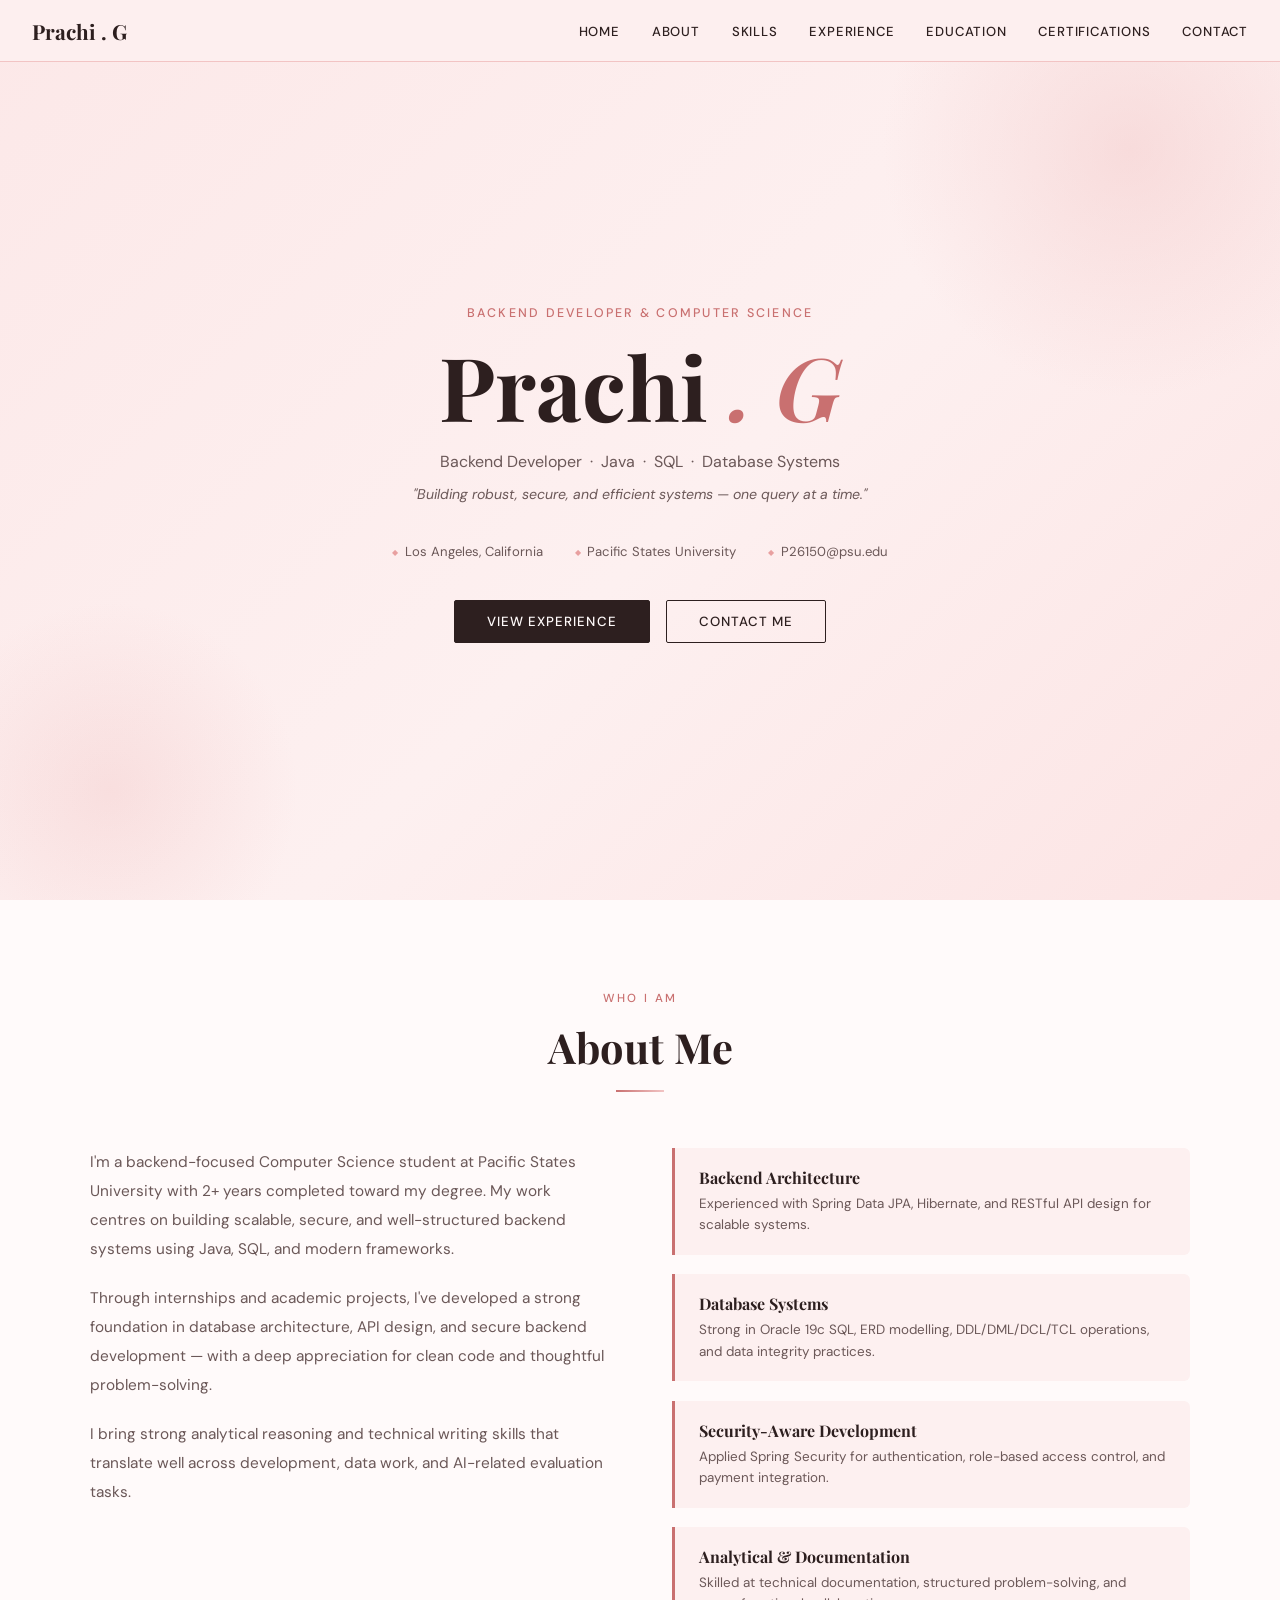
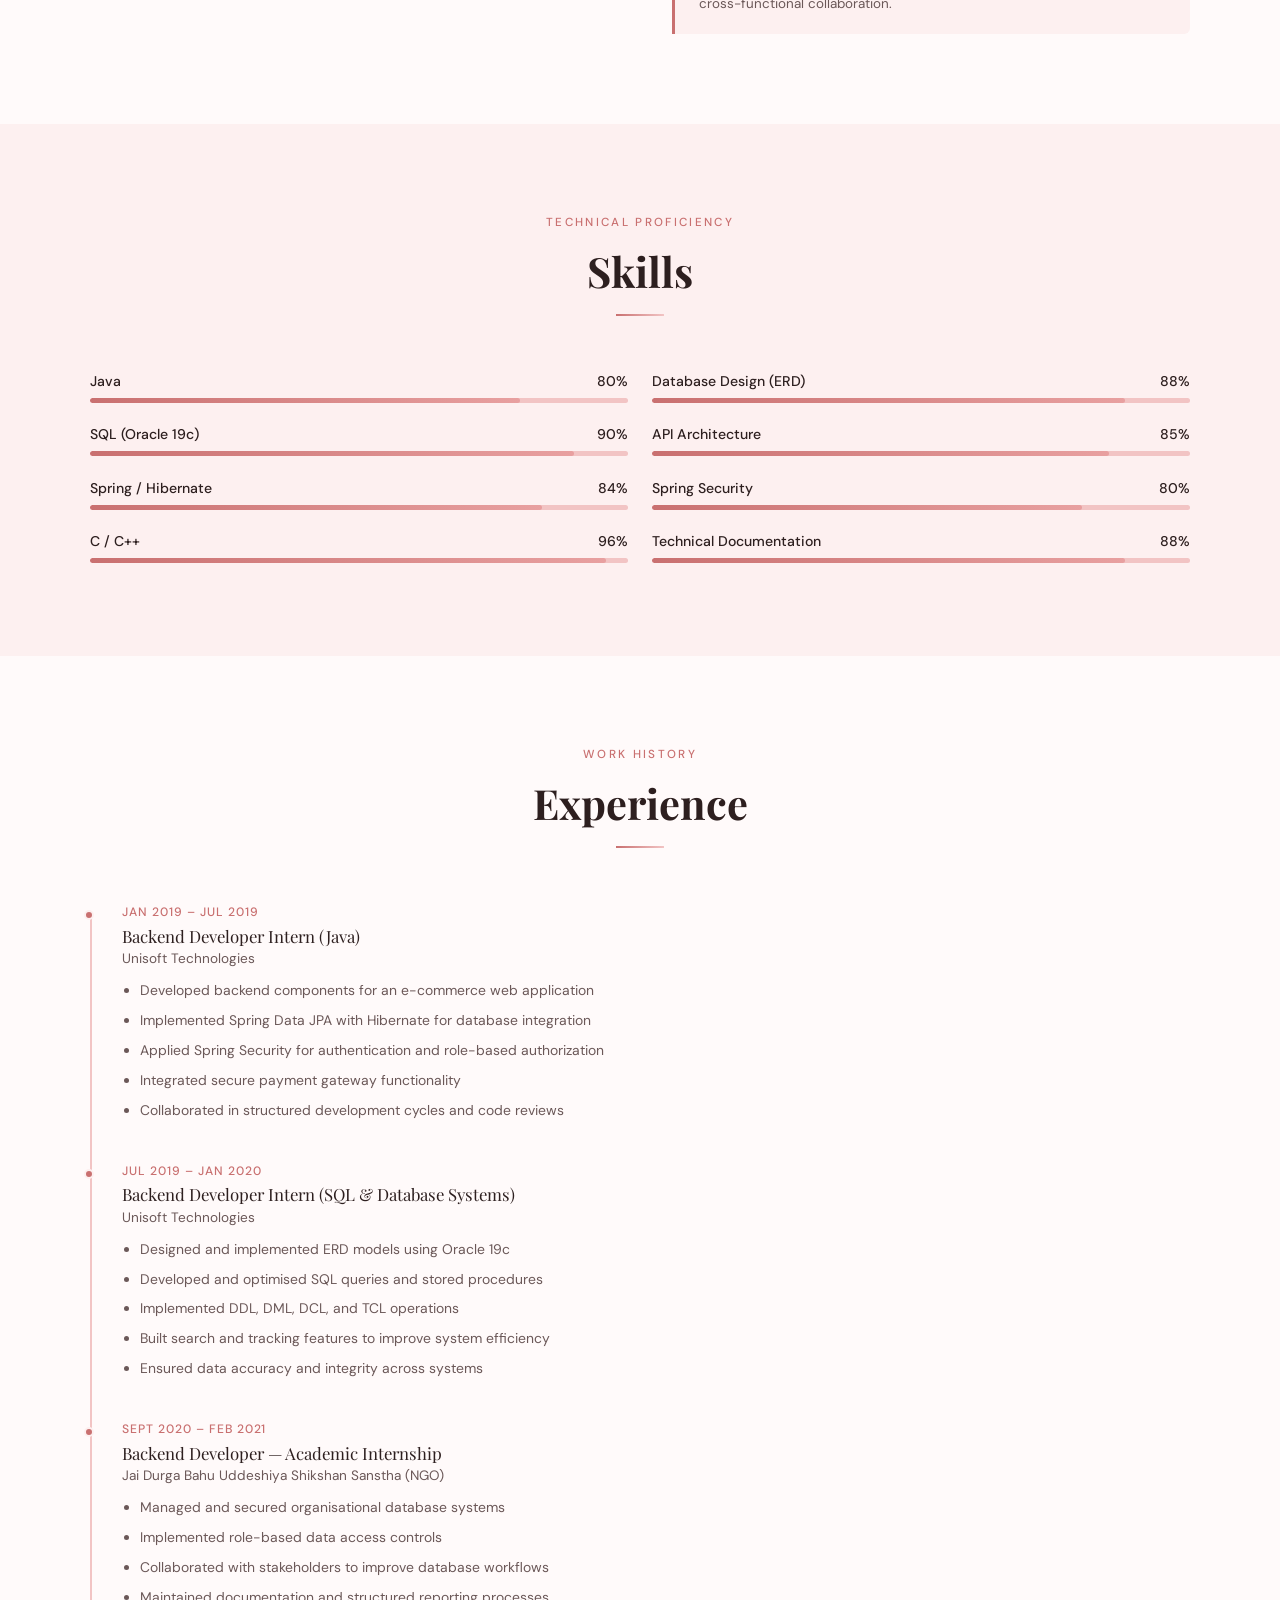
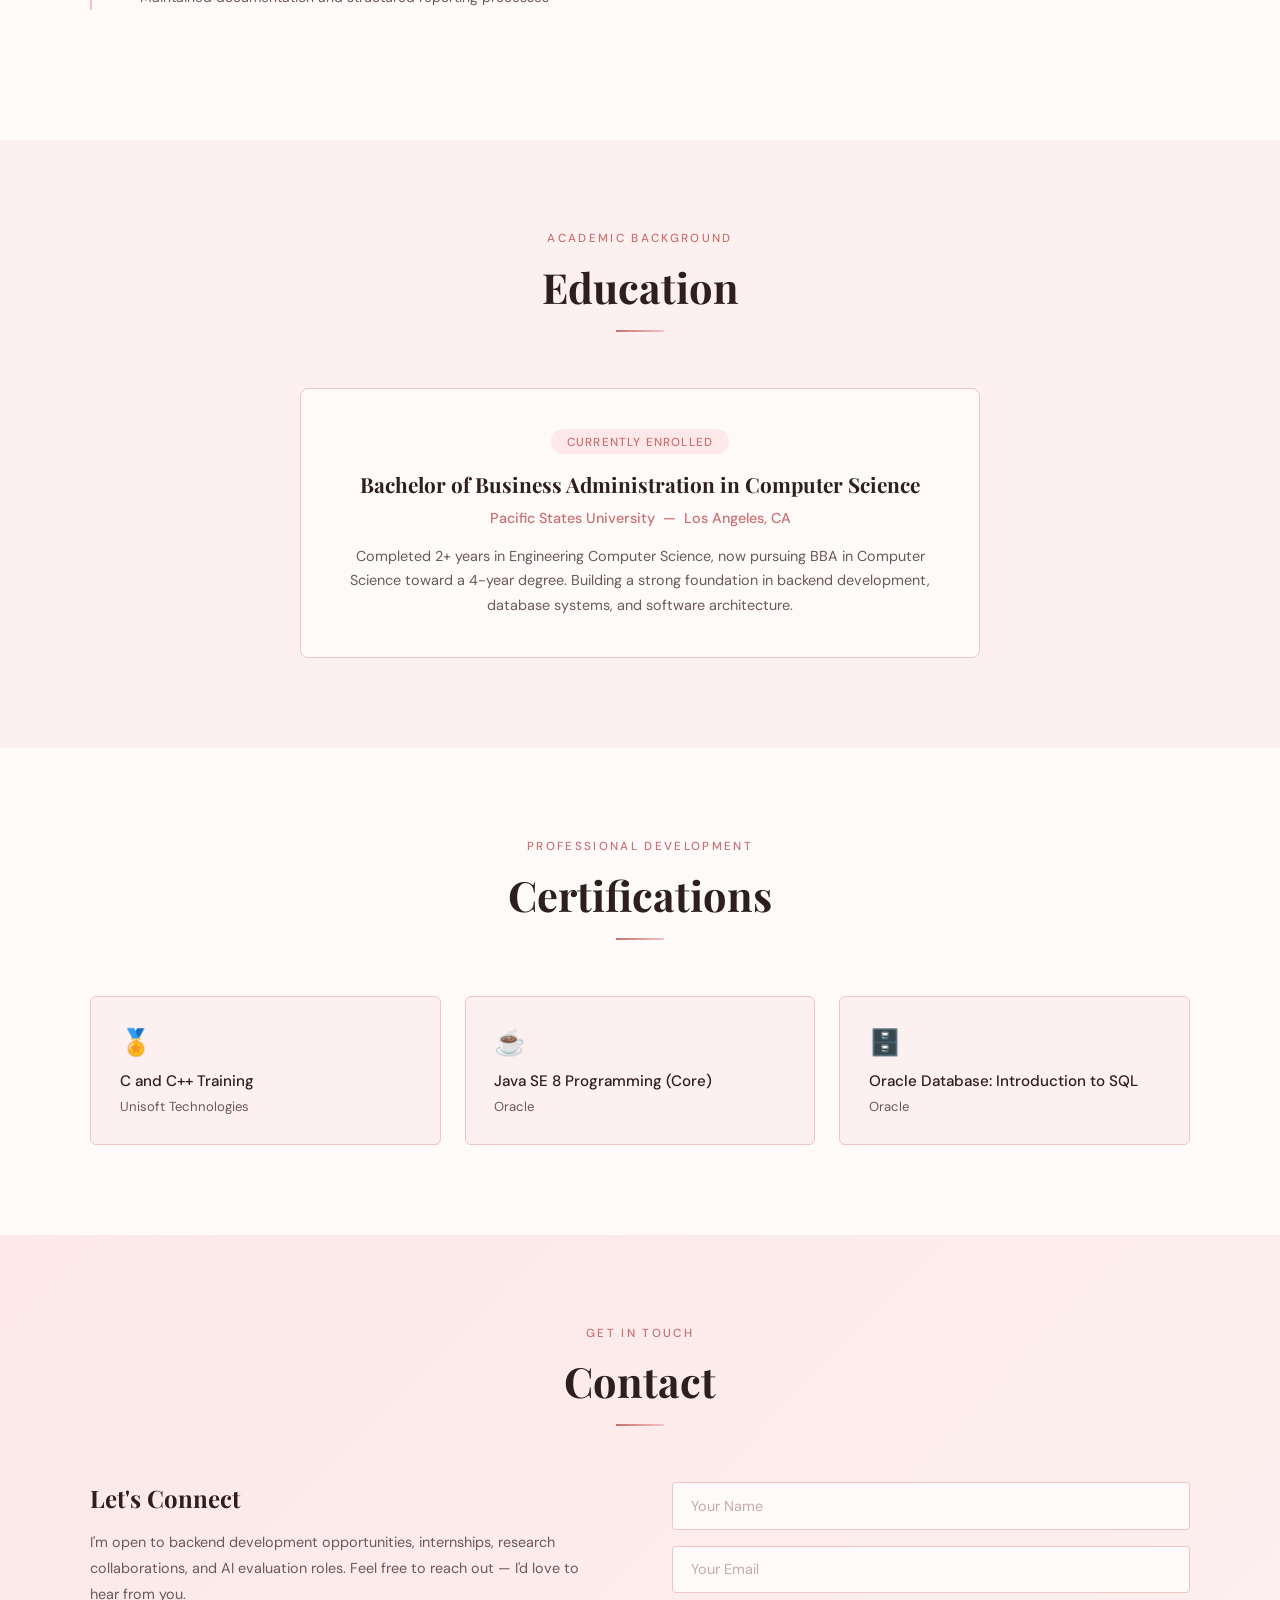
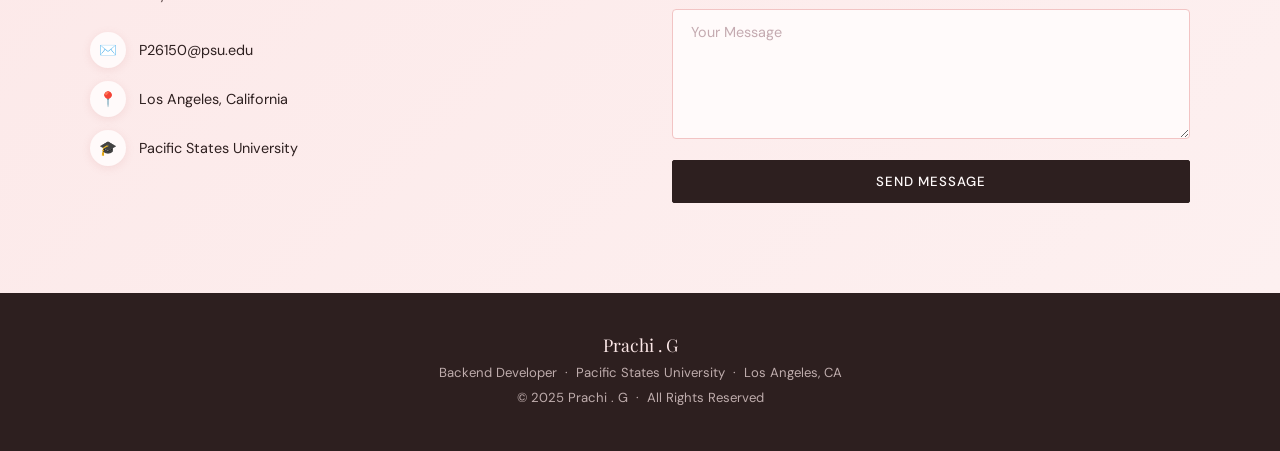
==== commit 254905c5: "Add files via upload" ====
--- a/index.html
+++ b/index.html
@@ -3,508 +3,304 @@
 <head>
   <meta charset="UTF-8" />
   <meta name="viewport" content="width=device-width, initial-scale=1.0" />
-  <meta name="description" content="Portfolio of Prachi G — Backend Developer & CS Student at Pacific States University, Los Angeles. Skilled in Java, SQL, Spring, Hibernate, and secure database architecture." />
-  <meta name="keywords" content="Backend Developer, Java, SQL, Spring, Hibernate, Oracle, CS Student, Pacific States University, Los Angeles" />
-  <meta name="author" content="Prachi G" />
-  <meta property="og:title" content="Prachi . G — Backend Developer" />
-  <meta property="og:description" content="Backend-focused CS student with expertise in Java, SQL, Spring, and secure database architecture." />
-  <meta property="og:type" content="website" />
-  <title>Prachi . G — Backend Developer</title>
-  <link rel="preconnect" href="https://fonts.googleapis.com" />
-  <link rel="preconnect" href="https://fonts.gstatic.com" crossorigin />
-  <link href="https://fonts.googleapis.com/css2?family=Cormorant+Garamond:ital,wght@0,300;0,400;0,500;0,600;1,300;1,400;1,500&family=DM+Sans:opsz,wght@9..40,300;9..40,400;9..40,500&display=swap" rel="stylesheet" />
-  <link rel="stylesheet" href="assets/css/style.css" />
+  <meta name="description" content="Prachi . G — Backend Developer, Java, SQL, Database Systems. Pacific States University, Los Angeles." />
+  <meta name="keywords" content="Prachi, backend developer, Java, SQL, Oracle, Spring, database, portfolio" />
+  <title>Prachi . G — Portfolio</title>
+
+  <!-- Google Fonts -->
+  <link rel="preconnect" href="https://fonts.googleapis.com">
+  <link rel="preconnect" href="https://fonts.gstatic.com" crossorigin>
+  <link href="https://fonts.googleapis.com/css2?family=Playfair+Display:ital,wght@0,400;0,700;1,400&family=DM+Sans:wght@300;400;500&display=swap" rel="stylesheet">
+
+  <!-- Stylesheet -->
+  <link rel="stylesheet" href="css/style.css" />
 </head>
 <body>
 
-  <!-- ═══════════════════════════════════════════
-       NAVBAR
-  ═══════════════════════════════════════════ -->
-  <nav id="navbar">
-    <a class="nav-brand" href="#home">Prachi . G</a>
+  <!-- ══════════════ NAVIGATION ══════════════ -->
+  <nav>
+    <a class="nav-logo" href="#home">Prachi . G</a>
     <ul class="nav-links" id="navLinks">
       <li><a href="#home">Home</a></li>
       <li><a href="#about">About</a></li>
-      <li><a href="#expertise">Expertise</a></li>
       <li><a href="#skills">Skills</a></li>
       <li><a href="#experience">Experience</a></li>
-      <li><a href="#projects">Projects</a></li>
+      <li><a href="#education">Education</a></li>
       <li><a href="#certifications">Certifications</a></li>
       <li><a href="#contact">Contact</a></li>
     </ul>
-    <button class="hamburger" id="hamburger" aria-label="Toggle menu" aria-expanded="false">
+    <button class="hamburger" id="hamburger" onclick="toggleNav()" aria-label="Toggle navigation">
       <span></span><span></span><span></span>
     </button>
   </nav>
 
-  <!-- ═══════════════════════════════════════════
-       HERO
-  ═══════════════════════════════════════════ -->
+  <!-- ══════════════ HERO ══════════════ -->
   <section id="home">
-    <div class="hero-bg-dots"></div>
-    <div class="hero-orb orb-1"></div>
-    <div class="hero-orb orb-2"></div>
-    <div class="hero-content">
-      <span class="hero-tag">Backend Developer · CS Student · Pacific States University</span>
-      <h1 class="hero-name">Prachi<br /><em>. G</em></h1>
-      <p class="hero-role">Backend-Focused Computer Science &nbsp;|&nbsp; Java · SQL · Spring · Oracle</p>
-      <p class="hero-quote">"Building reliable systems, one line at a time."</p>
-      <div class="hero-cta">
-        <a href="#projects" class="btn btn-dark">View Projects</a>
-        <a href="#contact" class="btn btn-ghost">Contact Me</a>
-      </div>
-      <p class="hero-bio">
-        Backend developer with hands-on internship experience across Java, SQL, and secure
-        database architecture. Passionate about clean, well-structured code and building
-        systems that are scalable, secure, and maintainable.
-      </p>
-    </div>
-  </section>
-
-  <!-- ═══════════════════════════════════════════
-       ABOUT
-  ═══════════════════════════════════════════ -->
+    <div class="hero-inner">
+      <div class="hero-eyebrow">Backend Developer &amp; Computer Science</div>
+      <h1 class="hero-name">Prachi <em>. G</em></h1>
+      <p class="hero-title">Backend Developer &nbsp;·&nbsp; Java &nbsp;·&nbsp; SQL &nbsp;·&nbsp; Database Systems</p>
+      <p class="hero-tagline">"Building robust, secure, and efficient systems — one query at a time."</p>
+      <div class="hero-info">
+        <span>Los Angeles, California</span>
+        <span>Pacific States University</span>
+        <span>P26150@psu.edu</span>
+      </div>
+      <div class="hero-btns">
+        <a href="#experience" class="btn btn-primary">View Experience</a>
+        <a href="#contact"    class="btn btn-outline">Contact Me</a>
+      </div>
+    </div>
+  </section>
+
+  <!-- ══════════════ ABOUT ══════════════ -->
   <section id="about">
-    <div class="two-col-wrap">
-      <div class="reveal">
-        <span class="label-small">Who I Am</span>
-        <h2 class="sec-title">About <em>Me</em></h2>
-        <div class="rule"></div>
-        <p class="body-text">I'm a backend-focused Computer Science student at Pacific States University in Los Angeles, with 2+ years completed toward my BBA in CS. My background spans Java development, SQL database design, and secure backend architecture.</p>
-        <p class="body-text">Through internships at Unisoft Technologies and an academic internship with an NGO, I've built real-world experience with enterprise tools including Spring Security, Hibernate, Oracle 19c, and payment gateway integrations.</p>
-        <p class="body-text">I'm drawn to problems that demand both precision and creativity — from designing ERD models to optimizing complex queries and building systems that are secure and maintainable.</p>
-      </div>
-      <div class="meta-cards reveal delay-1">
-        <div class="meta-card">
-          <div class="mc-label">Location</div>
-          <div class="mc-val">Los Angeles, California</div>
-        </div>
-        <div class="meta-card">
-          <div class="mc-label">University</div>
-          <div class="mc-val">Pacific States University</div>
-        </div>
-        <div class="meta-card">
-          <div class="mc-label">Email</div>
-          <div class="mc-val">P26150@psu.edu</div>
-        </div>
-        <div class="meta-card">
-          <div class="mc-label">Degree</div>
-          <div class="mc-val">BBA in Computer Science</div>
-        </div>
-        <div class="meta-card">
-          <div class="mc-label">Focus</div>
-          <div class="mc-val">Backend Systems &amp; Secure Architecture</div>
-        </div>
-        <div class="meta-card">
-          <div class="mc-label">Status</div>
-          <div class="mc-val">Open to Opportunities</div>
-        </div>
-      </div>
-    </div>
-  </section>
-
-  <!-- ═══════════════════════════════════════════
-       EXPERTISE
-  ═══════════════════════════════════════════ -->
-  <section id="expertise" class="section-alt">
-    <span class="label-small reveal">What I Do</span>
-    <h2 class="sec-title reveal">Areas of <em>Expertise</em></h2>
-    <div class="rule reveal"></div>
-    <div class="expertise-grid">
-      <div class="expertise-card reveal">
-        <div class="exp-icon">🔐</div>
-        <h3 class="exp-title">Secure Backend Architecture</h3>
-        <p class="exp-desc">Building authentication systems, role-based access control, and payment gateway integrations using Spring Security and secure coding practices.</p>
-      </div>
-      <div class="expertise-card reveal delay-1">
-        <div class="exp-icon">🗄️</div>
-        <h3 class="exp-title">Database Design &amp; Engineering</h3>
-        <p class="exp-desc">Designing ERD models, writing optimized SQL queries, stored procedures, and implementing DDL/DML/DCL/TCL operations with Oracle 19c.</p>
-      </div>
-      <div class="expertise-card reveal delay-2">
-        <div class="exp-icon">☕</div>
-        <h3 class="exp-title">Java Enterprise Development</h3>
-        <p class="exp-desc">Developing robust backend components using Java SE, Spring Data JPA, Hibernate ORM, and following structured development cycles.</p>
-      </div>
-      <div class="expertise-card reveal delay-3">
-        <div class="exp-icon">🔗</div>
-        <h3 class="exp-title">API Architecture &amp; Integration</h3>
-        <p class="exp-desc">Designing and implementing backend API logic, integrating third-party services, and ensuring data integrity across distributed systems.</p>
-      </div>
-      <div class="expertise-card reveal delay-1">
-        <div class="exp-icon">📊</div>
-        <h3 class="exp-title">Analytical Problem Solving</h3>
-        <p class="exp-desc">Applying structured reasoning to debug systems, improve performance, and document complex technical workflows clearly and accurately.</p>
-      </div>
-      <div class="expertise-card reveal delay-2">
-        <div class="exp-icon">📝</div>
-        <h3 class="exp-title">Technical Documentation</h3>
-        <p class="exp-desc">Writing clear technical documentation, maintaining structured reporting processes, and collaborating with stakeholders on database workflows.</p>
-      </div>
-    </div>
-  </section>
-
-  <!-- ═══════════════════════════════════════════
-       SKILLS
-  ═══════════════════════════════════════════ -->
+    <div class="section-inner">
+      <div class="section-header fade-in">
+        <div class="section-label">Who I Am</div>
+        <h2 class="section-title">About Me</h2>
+        <div class="divider"></div>
+      </div>
+      <div class="about-grid">
+        <div class="about-text fade-in">
+          <p>I'm a backend-focused Computer Science student at Pacific States University with 2+ years completed toward my degree. My work centres on building scalable, secure, and well-structured backend systems using Java, SQL, and modern frameworks.</p>
+          <p>Through internships and academic projects, I've developed a strong foundation in database architecture, API design, and secure backend development — with a deep appreciation for clean code and thoughtful problem-solving.</p>
+          <p>I bring strong analytical reasoning and technical writing skills that translate well across development, data work, and AI-related evaluation tasks.</p>
+        </div>
+        <div class="about-highlights fade-in">
+          <div class="highlight-item">
+            <h4>Backend Architecture</h4>
+            <p>Experienced with Spring Data JPA, Hibernate, and RESTful API design for scalable systems.</p>
+          </div>
+          <div class="highlight-item">
+            <h4>Database Systems</h4>
+            <p>Strong in Oracle 19c SQL, ERD modelling, DDL/DML/DCL/TCL operations, and data integrity practices.</p>
+          </div>
+          <div class="highlight-item">
+            <h4>Security-Aware Development</h4>
+            <p>Applied Spring Security for authentication, role-based access control, and payment integration.</p>
+          </div>
+          <div class="highlight-item">
+            <h4>Analytical &amp; Documentation</h4>
+            <p>Skilled at technical documentation, structured problem-solving, and cross-functional collaboration.</p>
+          </div>
+        </div>
+      </div>
+    </div>
+  </section>
+
+  <!-- ══════════════ SKILLS ══════════════ -->
   <section id="skills">
-    <span class="label-small reveal">Technical Proficiency</span>
-    <h2 class="sec-title reveal">Skills &amp; <em>Technologies</em></h2>
-    <div class="rule reveal"></div>
-    <div class="skills-wrap">
-      <div class="skills-col">
-        <h3 class="skills-group-title reveal">Languages &amp; Frameworks</h3>
-        <div class="skill-row reveal">
-          <div class="skill-top"><span>C / C++</span><span>96%</span></div>
-          <div class="bar-track"><div class="bar-fill" data-w="96"></div></div>
-        </div>
-        <div class="skill-row reveal delay-1">
-          <div class="skill-top"><span>SQL (Oracle 19c)</span><span>90%</span></div>
-          <div class="bar-track"><div class="bar-fill" data-w="90"></div></div>
-        </div>
-        <div class="skill-row reveal delay-2">
-          <div class="skill-top"><span>Spring / Spring Security</span><span>85%</span></div>
-          <div class="bar-track"><div class="bar-fill" data-w="85"></div></div>
-        </div>
-        <div class="skill-row reveal delay-3">
-          <div class="skill-top"><span>Java SE 8</span><span>80%</span></div>
-          <div class="bar-track"><div class="bar-fill" data-w="80"></div></div>
-        </div>
-        <div class="skill-row reveal">
-          <div class="skill-top"><span>Hibernate / JPA</span><span>83%</span></div>
-          <div class="bar-track"><div class="bar-fill" data-w="83"></div></div>
-        </div>
-      </div>
-      <div class="skills-col">
-        <h3 class="skills-group-title reveal">Design &amp; Architecture</h3>
-        <div class="skill-row reveal">
-          <div class="skill-top"><span>ERD Modeling</span><span>88%</span></div>
-          <div class="bar-track"><div class="bar-fill" data-w="88"></div></div>
-        </div>
-        <div class="skill-row reveal delay-1">
-          <div class="skill-top"><span>API Architecture &amp; Logic</span><span>85%</span></div>
-          <div class="bar-track"><div class="bar-fill" data-w="85"></div></div>
-        </div>
-        <div class="skill-row reveal delay-2">
-          <div class="skill-top"><span>DDL / DML / DCL / TCL</span><span>88%</span></div>
-          <div class="bar-track"><div class="bar-fill" data-w="88"></div></div>
-        </div>
-        <div class="skill-row reveal delay-3">
-          <div class="skill-top"><span>Backend Architecture</span><span>82%</span></div>
-          <div class="bar-track"><div class="bar-fill" data-w="82"></div></div>
-        </div>
-        <div class="skill-row reveal">
-          <div class="skill-top"><span>Technical Documentation</span><span>85%</span></div>
-          <div class="bar-track"><div class="bar-fill" data-w="85"></div></div>
-        </div>
-      </div>
-    </div>
-    <!-- Tech tags -->
-    <div class="tech-tags reveal">
-      <span class="tag">Java</span>
-      <span class="tag">C++</span>
-      <span class="tag">SQL</span>
-      <span class="tag">Oracle 19c</span>
-      <span class="tag">Spring Boot</span>
-      <span class="tag">Spring Security</span>
-      <span class="tag">Hibernate</span>
-      <span class="tag">Spring Data JPA</span>
-      <span class="tag">ERD</span>
-      <span class="tag">Stored Procedures</span>
-      <span class="tag">REST APIs</span>
-      <span class="tag">Payment Gateway</span>
-      <span class="tag">RBAC</span>
-      <span class="tag">Git</span>
-    </div>
-  </section>
-
-  <!-- ═══════════════════════════════════════════
-       EXPERIENCE
-  ═══════════════════════════════════════════ -->
-  <section id="experience" class="section-alt">
-    <span class="label-small reveal">Work History</span>
-    <h2 class="sec-title reveal">Professional <em>Experience</em></h2>
-    <div class="rule reveal"></div>
-    <div class="timeline">
-
-      <div class="tl-entry reveal">
-        <div class="tl-dot"></div>
-        <div class="tl-card">
-          <div class="tl-header">
-            <div>
-              <div class="tl-when">Jan 2019 – Jul 2019</div>
-              <div class="tl-title">Backend Developer Intern — Java</div>
-              <div class="tl-co">Unisoft Technologies</div>
-            </div>
-            <span class="tl-badge">Java</span>
-          </div>
-          <ul class="tl-list">
-            <li>Developed backend components for an e-commerce web application</li>
-            <li>Implemented Spring Data JPA with Hibernate for database integration</li>
-            <li>Applied Spring Security for authentication and role-based authorization</li>
-            <li>Integrated secure payment gateway functionality</li>
-            <li>Collaborated in structured development cycles and code reviews</li>
-          </ul>
-        </div>
-      </div>
-
-      <div class="tl-entry reveal delay-1">
-        <div class="tl-dot"></div>
-        <div class="tl-card">
-          <div class="tl-header">
-            <div>
-              <div class="tl-when">Jul 2019 – Jan 2020</div>
-              <div class="tl-title">Backend Developer Intern — SQL &amp; Database Systems</div>
-              <div class="tl-co">Unisoft Technologies</div>
-            </div>
-            <span class="tl-badge">SQL</span>
-          </div>
-          <ul class="tl-list">
-            <li>Designed and implemented ERD models using Oracle 19c</li>
-            <li>Developed and optimized SQL queries and stored procedures</li>
-            <li>Implemented DDL, DML, DCL, and TCL operations</li>
-            <li>Built search and tracking features to improve system efficiency</li>
-            <li>Ensured data accuracy and integrity across systems</li>
-          </ul>
-        </div>
-      </div>
-
-      <div class="tl-entry reveal delay-2">
-        <div class="tl-dot"></div>
-        <div class="tl-card">
-          <div class="tl-header">
-            <div>
-              <div class="tl-when">Sep 2020 – Feb 2021</div>
-              <div class="tl-title">Backend Developer — Academic Internship</div>
-              <div class="tl-co">Jai Durga Bahu Uddeshiya Shikshan Sanstha (NGO)</div>
-            </div>
-            <span class="tl-badge">NGO</span>
-          </div>
-          <ul class="tl-list">
-            <li>Managed and secured organizational database systems</li>
-            <li>Implemented role-based data access controls</li>
-            <li>Collaborated with stakeholders to improve database workflows</li>
-            <li>Maintained documentation and structured reporting processes</li>
-          </ul>
-        </div>
-      </div>
-
-    </div>
-  </section>
-
-  <!-- ═══════════════════════════════════════════
-       PROJECTS
-  ═══════════════════════════════════════════ -->
-  <section id="projects">
-    <span class="label-small reveal">What I've Built</span>
-    <h2 class="sec-title reveal">Featured <em>Projects</em></h2>
-    <div class="rule reveal"></div>
-    <div class="projects-grid">
-
-      <div class="project-card reveal">
-        <div class="proj-top">
-          <div class="proj-icon">🛒</div>
-          <span class="proj-status">Completed</span>
-        </div>
-        <h3 class="proj-title">E-Commerce Backend System</h3>
-        <p class="proj-desc">Full-featured e-commerce backend with secure authentication, role-based authorization, product management, and integrated payment gateway processing.</p>
-        <div class="proj-stack">
-          <span>Java</span><span>Spring Boot</span><span>Hibernate</span><span>Spring Security</span><span>MySQL</span>
-        </div>
-        <a href="#" class="proj-link" aria-label="GitHub link placeholder">
-          <svg width="16" height="16" viewBox="0 0 24 24" fill="currentColor"><path d="M12 0C5.37 0 0 5.37 0 12c0 5.31 3.435 9.795 8.205 11.385.6.105.825-.255.825-.57 0-.285-.015-1.23-.015-2.235-3.015.555-3.795-.735-4.035-1.41-.135-.345-.72-1.41-1.23-1.695-.42-.225-1.02-.78-.015-.795.945-.015 1.62.87 1.845 1.23 1.08 1.815 2.805 1.305 3.495.99.105-.78.42-1.305.765-1.605-2.67-.3-5.46-1.335-5.46-5.925 0-1.305.465-2.385 1.23-3.225-.12-.3-.54-1.53.12-3.18 0 0 1.005-.315 3.3 1.23.96-.27 1.98-.405 3-.405s2.04.135 3 .405c2.295-1.56 3.3-1.23 3.3-1.23.66 1.65.24 2.88.12 3.18.765.84 1.23 1.905 1.23 3.225 0 4.605-2.805 5.625-5.475 5.925.435.375.81 1.095.81 2.22 0 1.605-.015 2.895-.015 3.3 0 .315.225.69.825.57A12.02 12.02 0 0 0 24 12c0-6.63-5.37-12-12-12z"/></svg>
-          View on GitHub
-        </a>
-      </div>
-
-      <div class="project-card reveal delay-1">
-        <div class="proj-top">
-          <div class="proj-icon">📦</div>
-          <span class="proj-status">Completed</span>
-        </div>
-        <h3 class="proj-title">Inventory &amp; Search Tracking System</h3>
-        <p class="proj-desc">Database-driven inventory system with advanced search, tracking, and filtering features. Designed with optimized stored procedures and ERD modeling on Oracle 19c.</p>
-        <div class="proj-stack">
-          <span>Oracle 19c</span><span>SQL</span><span>ERD</span><span>Stored Procedures</span><span>DDL/DML</span>
-        </div>
-        <a href="#" class="proj-link" aria-label="GitHub link placeholder">
-          <svg width="16" height="16" viewBox="0 0 24 24" fill="currentColor"><path d="M12 0C5.37 0 0 5.37 0 12c0 5.31 3.435 9.795 8.205 11.385.6.105.825-.255.825-.57 0-.285-.015-1.23-.015-2.235-3.015.555-3.795-.735-4.035-1.41-.135-.345-.72-1.41-1.23-1.695-.42-.225-1.02-.78-.015-.795.945-.015 1.62.87 1.845 1.23 1.08 1.815 2.805 1.305 3.495.99.105-.78.42-1.305.765-1.605-2.67-.3-5.46-1.335-5.46-5.925 0-1.305.465-2.385 1.23-3.225-.12-.3-.54-1.53.12-3.18 0 0 1.005-.315 3.3 1.23.96-.27 1.98-.405 3-.405s2.04.135 3 .405c2.295-1.56 3.3-1.23 3.3-1.23.66 1.65.24 2.88.12 3.18.765.84 1.23 1.905 1.23 3.225 0 4.605-2.805 5.625-5.475 5.925.435.375.81 1.095.81 2.22 0 1.605-.015 2.895-.015 3.3 0 .315.225.69.825.57A12.02 12.02 0 0 0 24 12c0-6.63-5.37-12-12-12z"/></svg>
-          View on GitHub
-        </a>
-      </div>
-
-      <div class="project-card reveal delay-2">
-        <div class="proj-top">
-          <div class="proj-icon">🏢</div>
-          <span class="proj-status">NGO Project</span>
-        </div>
-        <h3 class="proj-title">NGO Database Management System</h3>
-        <p class="proj-desc">Secure organizational database system with role-based access controls, stakeholder collaboration tools, and structured reporting processes for a non-profit organization.</p>
-        <div class="proj-stack">
-          <span>SQL</span><span>RBAC</span><span>Database Security</span><span>Documentation</span>
-        </div>
-        <a href="#" class="proj-link" aria-label="GitHub link placeholder">
-          <svg width="16" height="16" viewBox="0 0 24 24" fill="currentColor"><path d="M12 0C5.37 0 0 5.37 0 12c0 5.31 3.435 9.795 8.205 11.385.6.105.825-.255.825-.57 0-.285-.015-1.23-.015-2.235-3.015.555-3.795-.735-4.035-1.41-.135-.345-.72-1.41-1.23-1.695-.42-.225-1.02-.78-.015-.795.945-.015 1.62.87 1.845 1.23 1.08 1.815 2.805 1.305 3.495.99.105-.78.42-1.305.765-1.605-2.67-.3-5.46-1.335-5.46-5.925 0-1.305.465-2.385 1.23-3.225-.12-.3-.54-1.53.12-3.18 0 0 1.005-.315 3.3 1.23.96-.27 1.98-.405 3-.405s2.04.135 3 .405c2.295-1.56 3.3-1.23 3.3-1.23.66 1.65.24 2.88.12 3.18.765.84 1.23 1.905 1.23 3.225 0 4.605-2.805 5.625-5.475 5.925.435.375.81 1.095.81 2.22 0 1.605-.015 2.895-.015 3.3 0 .315.225.69.825.57A12.02 12.02 0 0 0 24 12c0-6.63-5.37-12-12-12z"/></svg>
-          View on GitHub
-        </a>
-      </div>
-
-    </div>
-  </section>
-
-  <!-- ═══════════════════════════════════════════
-       EDUCATION
-  ═══════════════════════════════════════════ -->
-  <section id="education" class="section-alt">
-    <span class="label-small reveal">Academic Background</span>
-    <h2 class="sec-title reveal">Education</h2>
-    <div class="rule reveal"></div>
-    <div class="edu-card reveal">
-      <div class="edu-left">
-        <div class="edu-icon">🎓</div>
-      </div>
-      <div class="edu-right">
-        <div class="edu-deg">Bachelor of Business Administration in Computer Science</div>
-        <div class="edu-school">Pacific States University &nbsp;·&nbsp; Los Angeles, California</div>
-        <div class="edu-year">In Progress — 2+ years completed</div>
-        <p class="edu-note">Originally enrolled in Engineering Computer Science, later transitioned to BBA in Computer Science. Strong coursework in backend systems, database design, object-oriented programming, and software development principles.</p>
-        <div class="edu-tags">
-          <span>Backend Systems</span>
-          <span>Database Design</span>
-          <span>OOP</span>
-          <span>Software Engineering</span>
-          <span>Data Structures</span>
-        </div>
-      </div>
-    </div>
-  </section>
-
-  <!-- ═══════════════════════════════════════════
-       CERTIFICATIONS
-  ═══════════════════════════════════════════ -->
+    <div class="section-inner">
+      <div class="section-header fade-in">
+        <div class="section-label">Technical Proficiency</div>
+        <h2 class="section-title">Skills</h2>
+        <div class="divider"></div>
+      </div>
+      <div class="skills-grid fade-in">
+        <!-- Column 1 -->
+        <div>
+          <div class="skill-item">
+            <div class="skill-label"><span>Java</span><span>80%</span></div>
+            <div class="skill-bar"><div class="skill-fill" data-width="80"></div></div>
+          </div>
+          <div class="skill-item skill-gap">
+            <div class="skill-label"><span>SQL (Oracle 19c)</span><span>90%</span></div>
+            <div class="skill-bar"><div class="skill-fill" data-width="90"></div></div>
+          </div>
+          <div class="skill-item skill-gap">
+            <div class="skill-label"><span>Spring / Hibernate</span><span>84%</span></div>
+            <div class="skill-bar"><div class="skill-fill" data-width="84"></div></div>
+          </div>
+          <div class="skill-item skill-gap">
+            <div class="skill-label"><span>C / C++</span><span>96%</span></div>
+            <div class="skill-bar"><div class="skill-fill" data-width="96"></div></div>
+          </div>
+        </div>
+        <!-- Column 2 -->
+        <div>
+          <div class="skill-item">
+            <div class="skill-label"><span>Database Design (ERD)</span><span>88%</span></div>
+            <div class="skill-bar"><div class="skill-fill" data-width="88"></div></div>
+          </div>
+          <div class="skill-item skill-gap">
+            <div class="skill-label"><span>API Architecture</span><span>85%</span></div>
+            <div class="skill-bar"><div class="skill-fill" data-width="85"></div></div>
+          </div>
+          <div class="skill-item skill-gap">
+            <div class="skill-label"><span>Spring Security</span><span>80%</span></div>
+            <div class="skill-bar"><div class="skill-fill" data-width="80"></div></div>
+          </div>
+          <div class="skill-item skill-gap">
+            <div class="skill-label"><span>Technical Documentation</span><span>88%</span></div>
+            <div class="skill-bar"><div class="skill-fill" data-width="88"></div></div>
+          </div>
+        </div>
+      </div>
+    </div>
+  </section>
+
+  <!-- ══════════════ EXPERIENCE ══════════════ -->
+  <section id="experience">
+    <div class="section-inner">
+      <div class="section-header fade-in">
+        <div class="section-label">Work History</div>
+        <h2 class="section-title">Experience</h2>
+        <div class="divider"></div>
+      </div>
+      <div class="timeline fade-in">
+
+        <!-- Job 1 -->
+        <div class="timeline-item">
+          <div class="timeline-dot"></div>
+          <div class="timeline-meta">Jan 2019 – Jul 2019</div>
+          <div class="timeline-title">Backend Developer Intern (Java)</div>
+          <div class="timeline-org">Unisoft Technologies</div>
+          <div class="timeline-body">
+            <ul>
+              <li>Developed backend components for an e-commerce web application</li>
+              <li>Implemented Spring Data JPA with Hibernate for database integration</li>
+              <li>Applied Spring Security for authentication and role-based authorization</li>
+              <li>Integrated secure payment gateway functionality</li>
+              <li>Collaborated in structured development cycles and code reviews</li>
+            </ul>
+          </div>
+        </div>
+
+        <!-- Job 2 -->
+        <div class="timeline-item">
+          <div class="timeline-dot"></div>
+          <div class="timeline-meta">Jul 2019 – Jan 2020</div>
+          <div class="timeline-title">Backend Developer Intern (SQL &amp; Database Systems)</div>
+          <div class="timeline-org">Unisoft Technologies</div>
+          <div class="timeline-body">
+            <ul>
+              <li>Designed and implemented ERD models using Oracle 19c</li>
+              <li>Developed and optimised SQL queries and stored procedures</li>
+              <li>Implemented DDL, DML, DCL, and TCL operations</li>
+              <li>Built search and tracking features to improve system efficiency</li>
+              <li>Ensured data accuracy and integrity across systems</li>
+            </ul>
+          </div>
+        </div>
+
+        <!-- Job 3 -->
+        <div class="timeline-item">
+          <div class="timeline-dot"></div>
+          <div class="timeline-meta">Sept 2020 – Feb 2021</div>
+          <div class="timeline-title">Backend Developer — Academic Internship</div>
+          <div class="timeline-org">Jai Durga Bahu Uddeshiya Shikshan Sanstha (NGO)</div>
+          <div class="timeline-body">
+            <ul>
+              <li>Managed and secured organisational database systems</li>
+              <li>Implemented role-based data access controls</li>
+              <li>Collaborated with stakeholders to improve database workflows</li>
+              <li>Maintained documentation and structured reporting processes</li>
+            </ul>
+          </div>
+        </div>
+
+      </div>
+    </div>
+  </section>
+
+  <!-- ══════════════ EDUCATION ══════════════ -->
+  <section id="education">
+    <div class="section-inner">
+      <div class="section-header fade-in">
+        <div class="section-label">Academic Background</div>
+        <h2 class="section-title">Education</h2>
+        <div class="divider"></div>
+      </div>
+      <div class="edu-card fade-in">
+        <div class="badge">Currently Enrolled</div>
+        <h3>Bachelor of Business Administration in Computer Science</h3>
+        <p class="edu-uni">Pacific States University &nbsp;—&nbsp; Los Angeles, CA</p>
+        <p>Completed 2+ years in Engineering Computer Science, now pursuing BBA in Computer Science toward a 4-year degree. Building a strong foundation in backend development, database systems, and software architecture.</p>
+      </div>
+    </div>
+  </section>
+
+  <!-- ══════════════ CERTIFICATIONS ══════════════ -->
   <section id="certifications">
-    <span class="label-small reveal">Credentials</span>
-    <h2 class="sec-title reveal">Certifications</h2>
-    <div class="rule reveal"></div>
-    <div class="cert-row">
-      <div class="cert-tile reveal">
-        <div class="cert-icon-wrap">
+    <div class="section-inner">
+      <div class="section-header fade-in">
+        <div class="section-label">Professional Development</div>
+        <h2 class="section-title">Certifications</h2>
+        <div class="divider"></div>
+      </div>
+      <div class="certs-grid fade-in">
+        <div class="cert-card">
           <div class="cert-icon">🏅</div>
-        </div>
-        <div class="cert-body">
-          <div class="cert-name">C and C++ Training</div>
-          <div class="cert-issuer">Unisoft Technologies</div>
-          <div class="cert-year">2019</div>
-        </div>
-      </div>
-      <div class="cert-tile reveal delay-1">
-        <div class="cert-icon-wrap">
+          <h4>C and C++ Training</h4>
+          <p>Unisoft Technologies</p>
+        </div>
+        <div class="cert-card">
           <div class="cert-icon">☕</div>
-        </div>
-        <div class="cert-body">
-          <div class="cert-name">Java SE 8 Programming (Core)</div>
-          <div class="cert-issuer">Oracle</div>
-          <div class="cert-year">2019</div>
-        </div>
-      </div>
-      <div class="cert-tile reveal delay-2">
-        <div class="cert-icon-wrap">
+          <h4>Java SE 8 Programming (Core)</h4>
+          <p>Oracle</p>
+        </div>
+        <div class="cert-card">
           <div class="cert-icon">🗄️</div>
-        </div>
-        <div class="cert-body">
-          <div class="cert-name">Oracle Database: Introduction to SQL</div>
-          <div class="cert-issuer">Oracle</div>
-          <div class="cert-year">2020</div>
-        </div>
-      </div>
-    </div>
-  </section>
-
-  <!-- ═══════════════════════════════════════════
-       CONTACT
-  ═══════════════════════════════════════════ -->
-  <section id="contact" class="section-contact">
-    <div class="contact-inner">
-      <span class="label-small reveal">Let's Connect</span>
-      <h2 class="sec-title reveal">Say <em>Hello</em></h2>
-      <p class="contact-sub reveal">Open to internship opportunities, collaborations, and conversations about backend development.</p>
-
-      <div class="contact-layout">
-        <form class="contact-form reveal" id="contactForm" novalidate>
-          <div class="form-row">
+          <h4>Oracle Database: Introduction to SQL</h4>
+          <p>Oracle</p>
+        </div>
+      </div>
+    </div>
+  </section>
+
+  <!-- ══════════════ CONTACT ══════════════ -->
+  <section id="contact">
+    <div class="section-inner">
+      <div class="section-header fade-in">
+        <div class="section-label">Get In Touch</div>
+        <h2 class="section-title">Contact</h2>
+        <div class="divider"></div>
+      </div>
+      <div class="contact-grid fade-in">
+        <div class="contact-info">
+          <h3>Let's Connect</h3>
+          <p>I'm open to backend development opportunities, internships, research collaborations, and AI evaluation roles. Feel free to reach out — I'd love to hear from you.</p>
+          <div class="contact-detail">
+            <div class="icon">✉️</div>
+            <span>P26150@psu.edu</span>
+          </div>
+          <div class="contact-detail">
+            <div class="icon">📍</div>
+            <span>Los Angeles, California</span>
+          </div>
+          <div class="contact-detail">
+            <div class="icon">🎓</div>
+            <span>Pacific States University</span>
+          </div>
+        </div>
+        <div>
+          <form class="contact-form" id="contactForm">
             <div class="form-group">
-              <label for="formName">Name</label>
-              <input type="text" id="formName" name="name" placeholder="Your full name" required />
+              <input type="text"  name="name"    placeholder="Your Name"    required />
             </div>
             <div class="form-group">
-              <label for="formEmail">Email</label>
-              <input type="email" id="formEmail" name="email" placeholder="your@email.com" required />
+              <input type="email" name="email"   placeholder="Your Email"   required />
             </div>
-          </div>
-          <div class="form-group">
-            <label for="formSubject">Subject</label>
-            <input type="text" id="formSubject" name="subject" placeholder="What's this about?" />
-          </div>
-          <div class="form-group">
-            <label for="formMessage">Message</label>
-            <textarea id="formMessage" name="message" placeholder="Tell me about your opportunity or project…" required></textarea>
-          </div>
-          <button class="btn btn-dark" type="submit" id="submitBtn">Send Message</button>
-          <p id="formFeedback" class="form-feedback" aria-live="polite"></p>
-        </form>
-
-        <div class="contact-info reveal delay-1">
-          <h3 class="contact-info-title">Contact Details</h3>
-          <div class="contact-item">
-            <span class="contact-item-icon">✉️</span>
-            <div>
-              <div class="ci-label">Email</div>
-              <div class="ci-val">P26150@psu.edu</div>
+            <div class="form-group">
+              <textarea           name="message" placeholder="Your Message" required></textarea>
             </div>
-          </div>
-          <div class="contact-item">
-            <span class="contact-item-icon">📍</span>
-            <div>
-              <div class="ci-label">Location</div>
-              <div class="ci-val">Los Angeles, California</div>
-            </div>
-          </div>
-          <div class="contact-item">
-            <span class="contact-item-icon">🎓</span>
-            <div>
-              <div class="ci-label">University</div>
-              <div class="ci-val">Pacific States University</div>
-            </div>
-          </div>
-          <div class="contact-item">
-            <span class="contact-item-icon">💼</span>
-            <div>
-              <div class="ci-label">Availability</div>
-              <div class="ci-val">Open to opportunities</div>
-            </div>
-          </div>
-        </div>
-      </div>
-    </div>
-  </section>
-
-  <!-- ═══════════════════════════════════════════
-       FOOTER
-  ═══════════════════════════════════════════ -->
+            <button type="submit" class="btn btn-primary">Send Message</button>
+          </form>
+        </div>
+      </div>
+    </div>
+  </section>
+
+  <!-- ══════════════ FOOTER ══════════════ -->
   <footer>
-    <div class="footer-inner">
-      <span class="footer-brand">Prachi . G</span>
-      <p class="footer-copy">© <span id="year"></span> Prachi G · All rights reserved · Los Angeles, California</p>
-      <div class="footer-links">
-        <a href="#home">Home</a>
-        <a href="#about">About</a>
-        <a href="#skills">Skills</a>
-        <a href="#projects">Projects</a>
-        <a href="#contact">Contact</a>
-      </div>
-    </div>
+    <p class="footer-name">Prachi . G</p>
+    <p>Backend Developer &nbsp;·&nbsp; Pacific States University &nbsp;·&nbsp; Los Angeles, CA</p>
+    <p style="margin-top:0.5rem">© 2025 Prachi . G &nbsp;·&nbsp; All Rights Reserved</p>
   </footer>
 
-  <script src="assets/js/main.js"></script>
+  <!-- JavaScript -->
+  <script src="js/main.js"></script>
+
 </body>
 </html>
--- a/css/style.css
+++ b/css/style.css
@@ -0,0 +1,337 @@
+/* ============================================================
+   Prachi . G — Portfolio Stylesheet
+   Theme: Dusty Pink + Black  |  Fonts: Playfair Display + DM Sans
+   ============================================================ */
+
+:root {
+  --pink-light:  #fce8e8;
+  --pink-mid:    #f2c4c4;
+  --pink-deep:   #e8a0a0;
+  --pink-blush:  #fdf0f0;
+  --black:       #1a1010;
+  --charcoal:    #2d1f1f;
+  --gray:        #6b5858;
+  --white:       #fffafa;
+  --accent:      #c97070;
+}
+
+/* ── RESET & BASE ── */
+*, *::before, *::after { margin: 0; padding: 0; box-sizing: border-box; }
+html { scroll-behavior: smooth; }
+body {
+  font-family: 'DM Sans', sans-serif;
+  background: var(--white);
+  color: var(--black);
+  overflow-x: hidden;
+}
+
+/* ── NAVIGATION ── */
+nav {
+  position: fixed; top: 0; width: 100%; z-index: 100;
+  background: rgba(253, 240, 240, 0.94);
+  backdrop-filter: blur(10px);
+  border-bottom: 1px solid var(--pink-mid);
+  padding: 0 2rem;
+  display: flex; align-items: center; justify-content: space-between;
+  height: 62px;
+}
+.nav-logo {
+  font-family: 'Playfair Display', serif;
+  font-size: 1.3rem; font-weight: 700;
+  color: var(--charcoal);
+  text-decoration: none;
+}
+.nav-links { display: flex; gap: 2rem; list-style: none; }
+.nav-links a {
+  text-decoration: none;
+  font-size: 0.82rem; font-weight: 500;
+  color: var(--charcoal);
+  letter-spacing: 0.06em; text-transform: uppercase;
+  position: relative; padding-bottom: 2px;
+  transition: color 0.2s;
+}
+.nav-links a::after {
+  content: '';
+  position: absolute; bottom: 0; left: 0;
+  width: 0; height: 1.5px;
+  background: var(--accent);
+  transition: width 0.25s;
+}
+.nav-links a:hover            { color: var(--accent); }
+.nav-links a:hover::after     { width: 100%; }
+
+.hamburger {
+  display: none;
+  flex-direction: column; gap: 5px;
+  cursor: pointer; background: none; border: none;
+}
+.hamburger span { width: 24px; height: 2px; background: var(--charcoal); display: block; transition: 0.3s; }
+
+/* ── HERO ── */
+#home {
+  min-height: 100vh;
+  background: linear-gradient(135deg, #fce8e8 0%, #fdf0f0 55%, #fce4e4 100%);
+  display: flex; align-items: center; justify-content: center;
+  padding: 80px 2rem 2rem;
+  position: relative; overflow: hidden;
+}
+#home::before {
+  content: '';
+  position: absolute; top: -100px; right: -100px;
+  width: 500px; height: 500px;
+  background: radial-gradient(circle, rgba(242,196,196,0.45) 0%, transparent 70%);
+  border-radius: 50%;
+}
+#home::after {
+  content: '';
+  position: absolute; bottom: -80px; left: -80px;
+  width: 380px; height: 380px;
+  background: radial-gradient(circle, rgba(232,160,160,0.2) 0%, transparent 70%);
+  border-radius: 50%;
+}
+.hero-inner {
+  max-width: 700px; text-align: center;
+  position: relative; z-index: 1;
+  animation: fadeUp 0.9s ease both;
+}
+.hero-eyebrow {
+  font-size: 0.78rem; letter-spacing: 0.18em;
+  text-transform: uppercase; color: var(--accent);
+  margin-bottom: 1.2rem; font-weight: 500;
+}
+.hero-name {
+  font-family: 'Playfair Display', serif;
+  font-size: clamp(3rem, 8vw, 5.5rem);
+  font-weight: 700; color: var(--charcoal);
+  line-height: 1.05; margin-bottom: 1rem;
+}
+.hero-name em { font-style: italic; color: var(--accent); }
+.hero-title   { font-size: 1rem; color: var(--gray); margin-bottom: 0.6rem; line-height: 1.7; }
+.hero-tagline { font-size: 0.88rem; color: var(--gray); margin-bottom: 2.5rem; font-style: italic; }
+.hero-info {
+  display: flex; justify-content: center;
+  gap: 2rem; flex-wrap: wrap; margin-bottom: 2.5rem;
+}
+.hero-info span {
+  font-size: 0.82rem; color: var(--gray);
+  display: flex; align-items: center; gap: 0.4rem;
+}
+.hero-info span::before { content: '◆'; color: var(--pink-deep); font-size: 0.5rem; }
+.hero-btns { display: flex; gap: 1rem; justify-content: center; flex-wrap: wrap; }
+
+/* ── BUTTONS ── */
+.btn {
+  padding: 0.75rem 2rem; border-radius: 2px;
+  font-size: 0.83rem; letter-spacing: 0.08em;
+  text-transform: uppercase; font-weight: 500;
+  cursor: pointer; text-decoration: none;
+  transition: all 0.25s; display: inline-block;
+  font-family: 'DM Sans', sans-serif;
+}
+.btn-primary {
+  background: var(--charcoal); color: var(--white);
+  border: 1.5px solid var(--charcoal);
+}
+.btn-primary:hover { background: var(--accent); border-color: var(--accent); }
+.btn-outline {
+  background: transparent; color: var(--charcoal);
+  border: 1.5px solid var(--charcoal);
+}
+.btn-outline:hover { background: var(--charcoal); color: var(--white); }
+
+/* ── SECTIONS ── */
+section { padding: 90px 2rem; }
+.section-inner { max-width: 1100px; margin: 0 auto; }
+.section-header { text-align: center; margin-bottom: 3.5rem; }
+.section-label {
+  font-size: 0.73rem; letter-spacing: 0.2em;
+  text-transform: uppercase; color: var(--accent);
+  margin-bottom: 0.8rem; font-weight: 500;
+}
+.section-title {
+  font-family: 'Playfair Display', serif;
+  font-size: clamp(1.8rem, 4vw, 2.6rem);
+  color: var(--charcoal); font-weight: 700;
+}
+.divider {
+  width: 48px; height: 2px;
+  background: linear-gradient(to right, var(--accent), var(--pink-mid));
+  margin: 1rem auto 0;
+}
+
+/* ── ABOUT ── */
+#about { background: var(--white); }
+.about-grid { display: grid; grid-template-columns: 1fr 1fr; gap: 4rem; align-items: start; }
+.about-text p { color: var(--gray); line-height: 1.9; font-size: 0.96rem; margin-bottom: 1.2rem; }
+.about-highlights { display: flex; flex-direction: column; gap: 1.2rem; }
+.highlight-item {
+  padding: 1.2rem 1.5rem;
+  background: var(--pink-blush);
+  border-left: 3px solid var(--accent);
+  border-radius: 0 6px 6px 0;
+}
+.highlight-item h4 {
+  font-family: 'Playfair Display', serif;
+  font-size: 1rem; color: var(--charcoal); margin-bottom: 0.3rem;
+}
+.highlight-item p { font-size: 0.84rem; color: var(--gray); line-height: 1.6; }
+
+/* ── SKILLS ── */
+#skills { background: var(--pink-blush); }
+.skills-grid { display: grid; grid-template-columns: repeat(auto-fit, minmax(280px, 1fr)); gap: 1.5rem; }
+.skill-item { margin-bottom: 0.2rem; }
+.skill-gap  { margin-top: 1.4rem; }
+.skill-label {
+  display: flex; justify-content: space-between;
+  font-size: 0.88rem; color: var(--charcoal);
+  margin-bottom: 0.5rem; font-weight: 500;
+}
+.skill-bar   { height: 5px; background: var(--pink-mid); border-radius: 10px; overflow: hidden; }
+.skill-fill  {
+  height: 100%;
+  background: linear-gradient(to right, var(--accent), var(--pink-deep));
+  border-radius: 10px; width: 0;
+  transition: width 1.2s cubic-bezier(.4,0,.2,1);
+}
+
+/* ── EXPERIENCE ── */
+#experience { background: var(--white); }
+.timeline { position: relative; padding-left: 2rem; }
+.timeline::before {
+  content: ''; position: absolute; left: 0; top: 8px; bottom: 0;
+  width: 1.5px; background: var(--pink-mid);
+}
+.timeline-item { position: relative; margin-bottom: 2.5rem; }
+.timeline-dot {
+  position: absolute; left: -2.4rem; top: 6px;
+  width: 10px; height: 10px;
+  background: var(--accent); border-radius: 50%;
+  border: 2px solid var(--pink-blush);
+}
+.timeline-meta {
+  font-size: 0.76rem; color: var(--accent);
+  letter-spacing: 0.08em; text-transform: uppercase;
+  margin-bottom: 0.3rem; font-weight: 500;
+}
+.timeline-title {
+  font-family: 'Playfair Display', serif;
+  font-size: 1.05rem; color: var(--charcoal); margin-bottom: 0.2rem;
+}
+.timeline-org  { font-size: 0.85rem; color: var(--gray); margin-bottom: 0.7rem; }
+.timeline-body { font-size: 0.87rem; color: var(--gray); line-height: 1.8; }
+.timeline-body ul { padding-left: 1.1rem; }
+.timeline-body li { margin-bottom: 0.3rem; }
+
+/* ── EDUCATION ── */
+#education { background: var(--pink-blush); }
+.edu-card {
+  max-width: 680px; margin: 0 auto;
+  padding: 2.5rem;
+  background: var(--white);
+  border: 1px solid var(--pink-mid);
+  border-radius: 8px; text-align: center;
+}
+.edu-card .badge {
+  display: inline-block; padding: 0.3rem 1rem;
+  background: var(--pink-light); color: var(--accent);
+  font-size: 0.73rem; letter-spacing: 0.1em;
+  text-transform: uppercase; border-radius: 20px;
+  margin-bottom: 1rem; font-weight: 500;
+}
+.edu-card h3 {
+  font-family: 'Playfair Display', serif;
+  font-size: 1.3rem; color: var(--charcoal); margin-bottom: 0.4rem;
+}
+.edu-card .edu-uni {
+  color: var(--accent); font-weight: 500;
+  margin: 0.5rem 0 0.8rem;
+}
+.edu-card p { font-size: 0.9rem; color: var(--gray); line-height: 1.7; }
+
+/* ── CERTIFICATIONS ── */
+#certifications { background: var(--white); }
+.certs-grid { display: grid; grid-template-columns: repeat(auto-fit, minmax(240px, 1fr)); gap: 1.5rem; }
+.cert-card {
+  padding: 1.8rem;
+  background: var(--pink-blush);
+  border: 1px solid var(--pink-mid);
+  border-radius: 6px;
+  transition: transform 0.2s, box-shadow 0.2s;
+}
+.cert-card:hover {
+  transform: translateY(-4px);
+  box-shadow: 0 12px 30px rgba(201,112,112,0.12);
+}
+.cert-icon  { font-size: 1.6rem; margin-bottom: 0.8rem; }
+.cert-card h4 { font-size: 0.95rem; color: var(--charcoal); margin-bottom: 0.4rem; font-weight: 500; }
+.cert-card p  { font-size: 0.82rem; color: var(--gray); }
+
+/* ── CONTACT ── */
+#contact { background: linear-gradient(135deg, var(--pink-light) 0%, var(--pink-blush) 100%); }
+.contact-grid { display: grid; grid-template-columns: 1fr 1fr; gap: 4rem; }
+.contact-info h3 {
+  font-family: 'Playfair Display', serif;
+  font-size: 1.5rem; color: var(--charcoal); margin-bottom: 1rem;
+}
+.contact-info p { font-size: 0.9rem; color: var(--gray); line-height: 1.8; margin-bottom: 1.5rem; }
+.contact-detail {
+  display: flex; align-items: center; gap: 0.8rem;
+  margin-bottom: 0.8rem; font-size: 0.9rem; color: var(--charcoal);
+}
+.contact-detail .icon {
+  width: 36px; height: 36px;
+  background: var(--white); border-radius: 50%;
+  display: flex; align-items: center; justify-content: center;
+  font-size: 0.9rem; flex-shrink: 0;
+  box-shadow: 0 2px 8px rgba(201,112,112,0.15);
+}
+.contact-form { display: flex; flex-direction: column; gap: 1rem; }
+.form-group input,
+.form-group textarea {
+  width: 100%; padding: 0.85rem 1.1rem;
+  background: var(--white);
+  border: 1.5px solid var(--pink-mid);
+  border-radius: 4px;
+  font-family: 'DM Sans', sans-serif;
+  font-size: 0.9rem; color: var(--charcoal);
+  transition: border-color 0.2s; outline: none;
+}
+.form-group input:focus,
+.form-group textarea:focus { border-color: var(--accent); }
+.form-group textarea       { resize: vertical; min-height: 130px; }
+.form-group input::placeholder,
+.form-group textarea::placeholder { color: #c4aab0; }
+
+/* ── FOOTER ── */
+footer {
+  background: var(--charcoal); color: var(--pink-light);
+  padding: 2.5rem 2rem; text-align: center;
+}
+footer p       { font-size: 0.82rem; opacity: 0.7; margin-bottom: 0.3rem; }
+.footer-name   { font-family: 'Playfair Display', serif; font-size: 1.1rem; opacity: 1 !important; margin-bottom: 0.5rem; }
+
+/* ── ANIMATIONS ── */
+@keyframes fadeUp {
+  from { opacity: 0; transform: translateY(28px); }
+  to   { opacity: 1; transform: translateY(0); }
+}
+.fade-in { opacity: 0; transform: translateY(24px); transition: opacity 0.7s ease, transform 0.7s ease; }
+.fade-in.visible { opacity: 1; transform: translateY(0); }
+
+/* ── RESPONSIVE ── */
+@media (max-width: 900px) {
+  .about-grid    { grid-template-columns: 1fr; gap: 2.5rem; }
+  .contact-grid  { grid-template-columns: 1fr; gap: 2.5rem; }
+}
+@media (max-width: 768px) {
+  .nav-links {
+    display: none; flex-direction: column;
+    position: absolute; top: 62px; left: 0; right: 0;
+    background: var(--pink-blush); padding: 1rem 2rem;
+    gap: 1rem; border-bottom: 1px solid var(--pink-mid);
+  }
+  .nav-links.open { display: flex; }
+  .hamburger      { display: flex; }
+  .hero-name      { font-size: 3rem; }
+  section         { padding: 60px 1.2rem; }
+}
